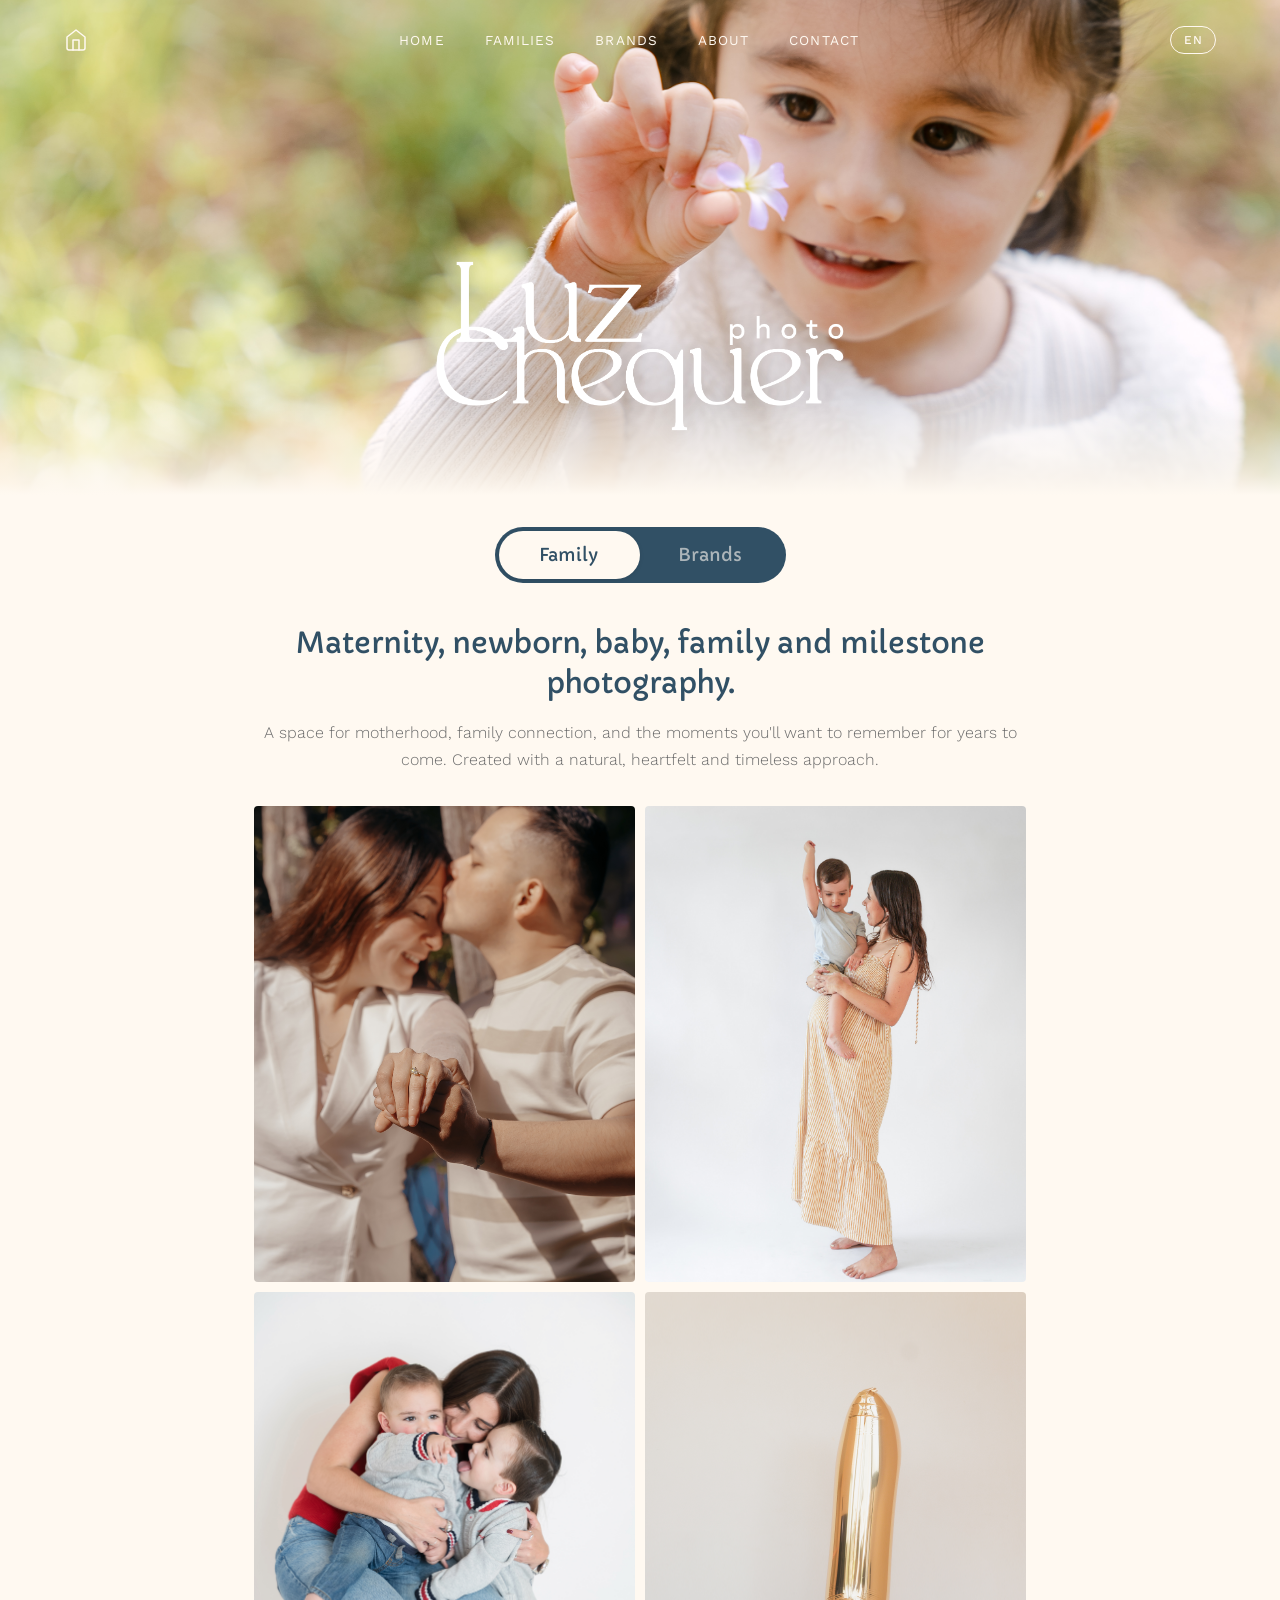
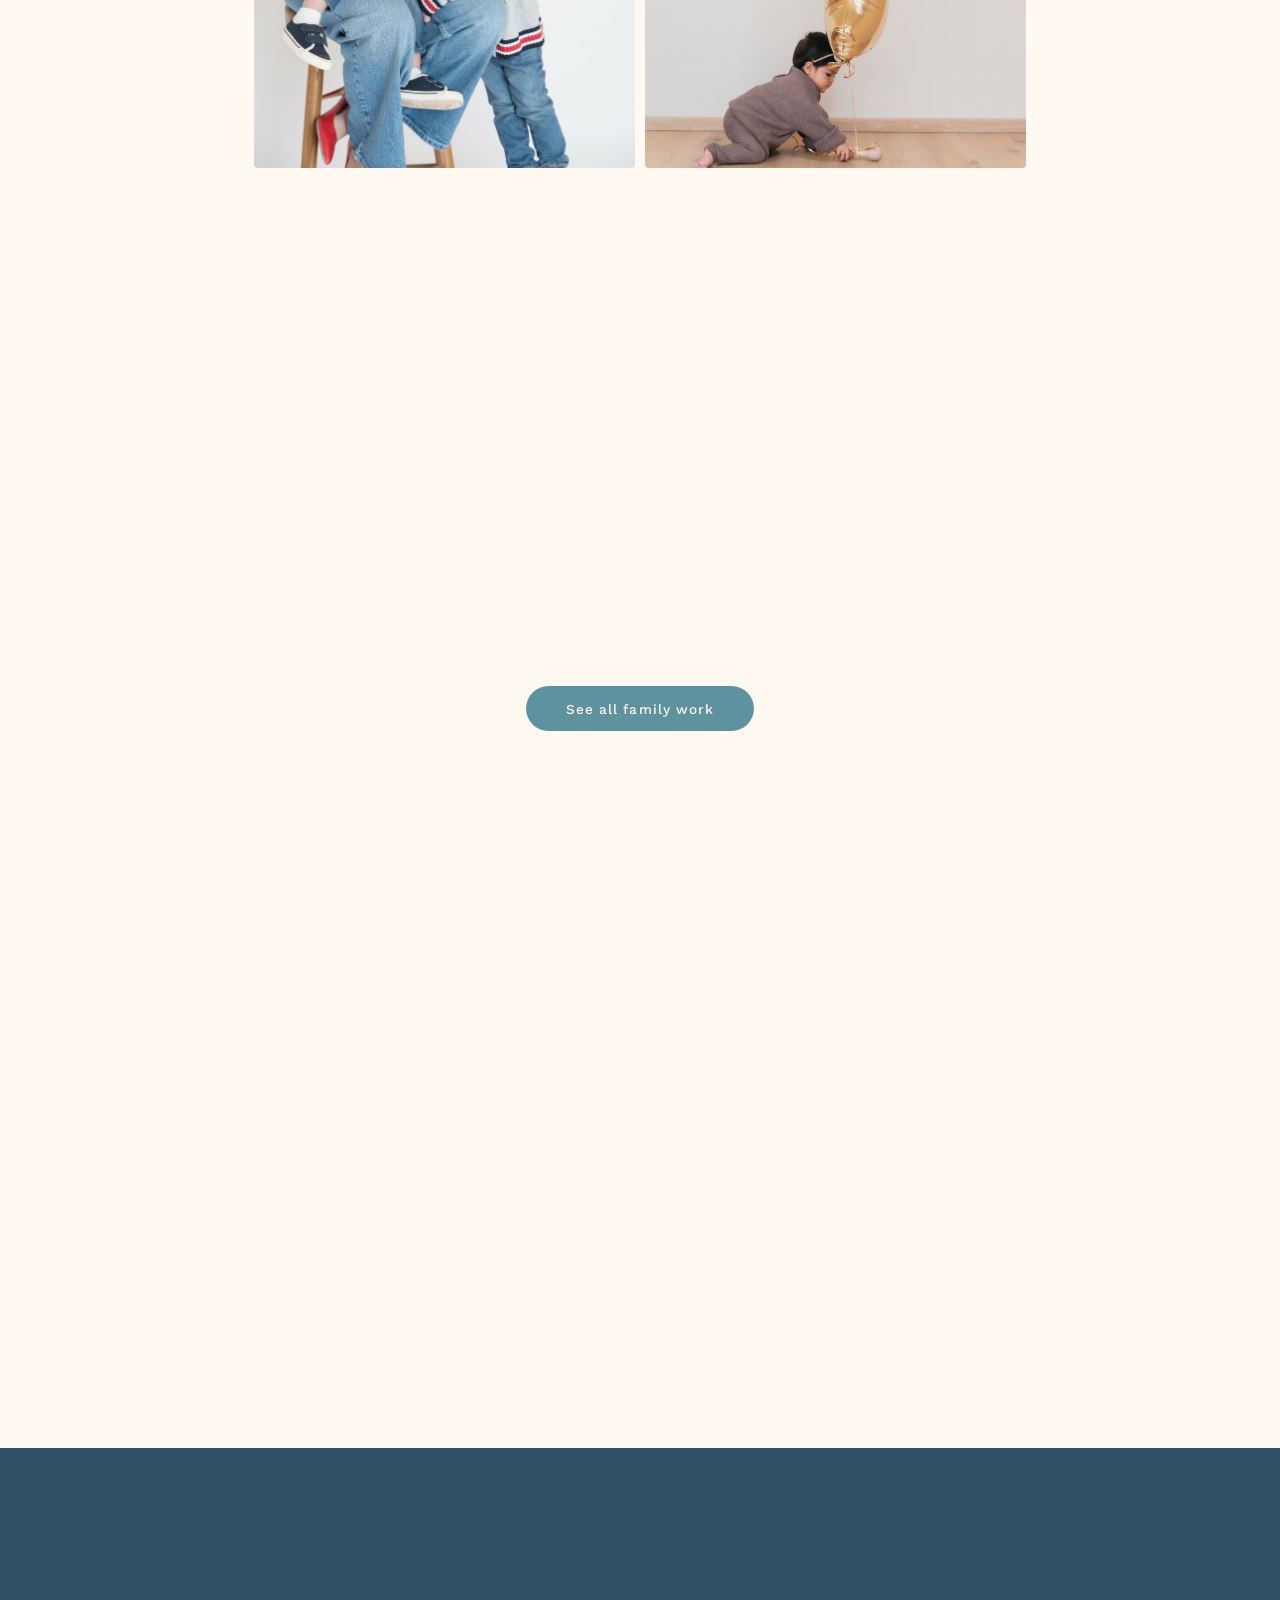
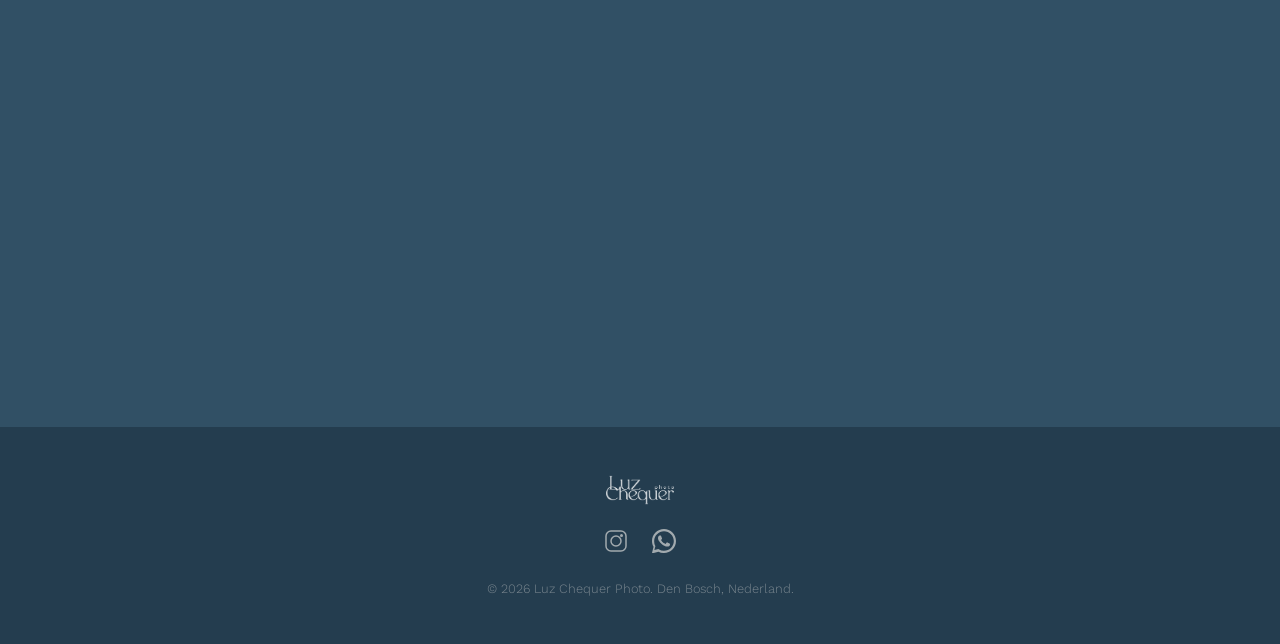
==== site/index.html @ 9d4e7717 "Initial commit: Luz Chequer Photo website with Decap CMS Static photography portfolio with bilingual" ====
<!DOCTYPE html>
<html lang="en">
<head>
    <meta charset="UTF-8">
    <meta name="viewport" content="width=device-width, initial-scale=1.0">
    <title>Luz Chequer Photo</title>
    <link rel="stylesheet" href="/site/styles.css">
    <link rel="preconnect" href="https://fonts.googleapis.com">
    <link rel="preconnect" href="https://fonts.gstatic.com" crossorigin>
    <link href="https://fonts.googleapis.com/css2?family=Capriola&family=Work+Sans:wght@300;400;500;600&display=swap" rel="stylesheet">
</head>
<body>

    <!-- Navigation -->
    <nav class="navbar navbar--transparent" id="navbar">
        <a href="#home" class="nav-logo">
            <img src="/logo/luzchequerphoto-logo.png" alt="Luz Chequer Photo" class="logo-dark">
            <img src="/logo/luzchequerphoto-logo-b.png" alt="Luz Chequer Photo" class="logo-light">
            <svg class="nav-home-icon" width="24" height="24" viewBox="0 0 24 24" fill="none" stroke="currentColor" stroke-width="1.5" stroke-linecap="round" stroke-linejoin="round"><path d="M3 9l9-7 9 7v11a2 2 0 0 1-2 2H5a2 2 0 0 1-2-2z"/><polyline points="9 22 9 12 15 12 15 22"/></svg>
        </a>
        <div class="nav-links" id="navLinks">
            <a href="/site/" data-en="Home" data-nl="Home">Home</a>
            <a href="/site/families.html" data-en="Families" data-nl="Gezinnen">Families</a>
            <a href="/site/brands.html" data-en="Brands" data-nl="Merken">Brands</a>
            <a href="#about" data-en="About" data-nl="Over mij">About</a>
            <a href="#contact" data-en="Contact" data-nl="Contact">Contact</a>
        </div>
        <div class="nav-right">
            <button class="lang-toggle" id="langToggle" title="Switch language">EN</button>
            <button class="menu-toggle" id="menuToggle" aria-label="Menu">
                <span></span>
                <span></span>
                <span></span>
            </button>
        </div>
    </nav>

    <!-- Mobile Menu Overlay -->
    <div class="mobile-menu" id="mobileMenu">
        <a href="/site/" data-en="Home" data-nl="Home">Home</a>
        <a href="/site/families.html" data-en="Families" data-nl="Gezinnen">Families</a>
        <a href="/site/brands.html" data-en="Brands" data-nl="Merken">Brands</a>
        <a href="#about" data-en="About" data-nl="Over mij">About</a>
        <a href="#contact" data-en="Contact" data-nl="Contact">Contact</a>
    </div>

    <!-- Hero Section -->
    <section class="home-hero" id="home">
        <div class="home-hero__image">
            <img src="/porfolio/families/DSC01907.jpg" alt="Family Photography" id="heroImg" data-family="/porfolio/families/DSC01907.jpg" data-brands="/porfolio/brands/DSC03379.jpg">
        </div>
        <div class="home-hero__logo">
            <img src="/logo/luzchequerphoto-logo-b.png" alt="Luz Chequer Photo">
        </div>
    </section>

    <!-- Tab Toggle -->
    <section class="home-tabs">
        <div class="home-tabs__switcher">
            <div class="home-tabs__slider" id="tabSlider"></div>
            <button class="home-tabs__btn active" data-tab="family" id="tabFamily">
                <span data-en="Family" data-nl="Gezin">Family</span>
            </button>
            <button class="home-tabs__btn" data-tab="brands" id="tabBrands">
                <span data-en="Brands" data-nl="Merken">Brands</span>
            </button>
        </div>

        <!-- Family Content -->
        <div class="home-tabs__content active" id="contentFamily">
            <h2 data-en="Maternity, newborn, baby, family and milestone photography." data-nl="Zwangerschap, newborn, baby, gezins- en milestonefotografie.">Maternity, newborn, baby, family and milestone photography.</h2>
            <p data-en="A space for motherhood, family connection, and the moments you'll want to remember for years to come. Created with a natural, heartfelt and timeless approach." data-nl="Een plek voor moederschap, familieverbinding en de momenten die je nog jaren wilt herinneren. Gemaakt met een natuurlijke, oprechte en tijdloze aanpak.">A space for motherhood, family connection, and the moments you'll want to remember for years to come. Created with a natural, heartfelt and timeless approach.</p>
            <div class="home-tabs__grid">
                <div class="home-tabs__grid-item"><img src="/porfolio/families/DSC04363.jpg" alt="Family photography" loading="lazy"></div>
                <div class="home-tabs__grid-item"><img src="/porfolio/families/luzchequerphoto-84.jpg" alt="Family photography" loading="lazy"></div>
                <div class="home-tabs__grid-item"><img src="/porfolio/families/DSC03801.jpg" alt="Family photography" loading="lazy"></div>
                <div class="home-tabs__grid-item"><img src="/porfolio/families/DSC01540.jpg" alt="Family photography" loading="lazy"></div>
                <div class="home-tabs__grid-item"><img src="/porfolio/families/luzchequerphoto-36.jpg" alt="Family photography" loading="lazy"></div>
                <div class="home-tabs__grid-item"><img src="/porfolio/families/DSC04311.jpg" alt="Family photography" loading="lazy"></div>
            </div>
            <a href="/site/families.html" class="home-tabs__cta" data-en="See all family work" data-nl="Bekijk al het gezinswerk">See all family work</a>
        </div>

        <!-- Brands Content -->
        <div class="home-tabs__content" id="contentBrands">
            <h2 data-en="Photo, video, brand content, product imagery, founder sessions and social media content." data-nl="Foto, video, merkcontent, productfotografie, founder-sessies en social media content.">Photo, video, brand content, product imagery, founder sessions and social media content.</h2>
            <p data-en="A space for businesses and founders who need strong, intentional visuals to show up consistently and professionally online." data-nl="Een plek voor bedrijven en founders die sterke, doordachte beelden nodig hebben om consistent en professioneel online aanwezig te zijn.">A space for businesses and founders who need strong, intentional visuals to show up consistently and professionally online.</p>
            <div class="home-tabs__grid">
                <div class="home-tabs__grid-item"><img src="/porfolio/brands/DSC03375.jpg" alt="Brand photography" loading="lazy"></div>
                <div class="home-tabs__grid-item"><img src="/porfolio/brands/DSC07817.jpg" alt="Brand photography" loading="lazy"></div>
                <div class="home-tabs__grid-item"><img src="/porfolio/brands/DSC05580.jpg" alt="Brand photography" loading="lazy"></div>
                <div class="home-tabs__grid-item"><img src="/porfolio/brands/DSC09235.jpg" alt="Brand photography" loading="lazy"></div>
                <div class="home-tabs__grid-item"><img src="/porfolio/brands/DSC07991.jpg" alt="Brand photography" loading="lazy"></div>
                <div class="home-tabs__grid-item"><img src="/porfolio/brands/MAURO-71-2.jpg" alt="Brand photography" loading="lazy"></div>
            </div>
            <a href="/site/brands.html" class="home-tabs__cta" data-en="See all brand work" data-nl="Bekijk al het merkwerk">See all brand work</a>
        </div>
    </section>

    <!-- About Section -->
    <section class="about" id="about">
        <div class="about-grid">
            <div class="about-image">
                <img src="/luzchequer.jpg" alt="Luz Chequer">
                <div class="about-shape"></div>
            </div>
            <div class="about-content">
                <span class="section-label" data-en="About Me" data-nl="Over Mij">About Me</span>
                <h2 data-en="A little more about me" data-nl="Even iets meer over mij">A little more about me</h2>
                <p data-en="Hi! I'm so happy to see you here. Welcome! As long as I can remember, I've always loved capturing moments: friends, family, things, and places." data-nl="Hoi! Wat leuk dat je hier bent. Welkom! Zolang ik me kan herinneren, heb ik altijd al graag momenten vastgelegd: vrienden, familie, dingen en plekken.">Hi! I'm so happy to see you here. Welcome! As long as I can remember, I've always loved capturing moments: friends, family, things, and places.</p>
                <p data-en="I studied Fashion Design and graduated with honors at IBERO in Mexico City, where I took photography and editing classes. That experience gave me a strong technical foundation, which I later used for different projects and eventually for my own business." data-nl="Ik heb Modeontwerp gestudeerd en cum laude afgestudeerd aan IBERO in Mexico-Stad, waar ik fotografie- en bewerkingslessen volgde. Die ervaring gaf me een sterke technische basis, die ik later gebruikte voor verschillende projecten en uiteindelijk voor mijn eigen bedrijf.">I studied Fashion Design and graduated with honors at IBERO in Mexico City, where I took photography and editing classes. That experience gave me a strong technical foundation, which I later used for different projects and eventually for my own business.</p>
                <p data-en="Becoming a mom has transformed me in every possible way. Now I know that moments are fleeting, and that photographs are a beautiful gift for today - but an incredible treasure for the future." data-nl="Moeder worden heeft me op alle mogelijke manieren veranderd. Nu weet ik dat momenten vluchtig zijn, en dat foto's een prachtig cadeau zijn voor vandaag - maar een ongelooflijke schat voor de toekomst.">Becoming a mom has transformed me in every possible way. Now I know that moments are fleeting, and that photographs are a beautiful gift for today - but an incredible treasure for the future.</p>
            </div>
        </div>
    </section>

    <!-- Contact Section -->
    <section class="contact" id="contact">
        <div class="contact-grid">
            <div class="contact-info">
                <span class="section-label" data-en="Get in Touch" data-nl="Neem Contact Op">Get in Touch</span>
                <h2 data-en="Let's create something beautiful together" data-nl="Laten we samen iets moois maken">Let's create something beautiful together</h2>
                <p data-en="I'm always happy to help you with any questions you might have." data-nl="Ik help je graag met al je vragen.">I'm always happy to help you with any questions you might have.</p>
                <div class="contact-details">
                    <a href="mailto:luzchequer@gmail.com" class="contact-link">
                        <svg width="20" height="20" viewBox="0 0 24 24" fill="none" stroke="currentColor" stroke-width="1.5"><rect x="2" y="4" width="20" height="16" rx="2"/><path d="m2 7 10 7 10-7"/></svg>
                        luzchequer@gmail.com
                    </a>
                    <a href="tel:+31626169125" class="contact-link">
                        <svg width="20" height="20" viewBox="0 0 24 24" fill="none" stroke="currentColor" stroke-width="1.5"><path d="M22 16.92v3a2 2 0 0 1-2.18 2 19.79 19.79 0 0 1-8.63-3.07 19.5 19.5 0 0 1-6-6 19.79 19.79 0 0 1-3.07-8.67A2 2 0 0 1 4.11 2h3a2 2 0 0 1 2 1.72c.127.96.361 1.903.7 2.81a2 2 0 0 1-.45 2.11L8.09 9.91a16 16 0 0 0 6 6l1.27-1.27a2 2 0 0 1 2.11-.45c.907.339 1.85.573 2.81.7A2 2 0 0 1 22 16.92z"/></svg>
                        +31 6 26169125
                    </a>
                    <a href="https://wa.me/527713960683" class="contact-link" target="_blank">
                        <svg width="20" height="20" viewBox="0 0 24 24" fill="currentColor"><path d="M17.472 14.382c-.297-.149-1.758-.867-2.03-.967-.273-.099-.471-.148-.67.15-.197.297-.767.966-.94 1.164-.173.199-.347.223-.644.075-.297-.15-1.255-.463-2.39-1.475-.883-.788-1.48-1.761-1.653-2.059-.173-.297-.018-.458.13-.606.134-.133.298-.347.446-.52.149-.174.198-.298.298-.497.099-.198.05-.371-.025-.52-.075-.149-.669-1.612-.916-2.207-.242-.579-.487-.5-.669-.51-.173-.008-.371-.01-.57-.01-.198 0-.52.074-.792.372-.272.297-1.04 1.016-1.04 2.479 0 1.462 1.065 2.875 1.213 3.074.149.198 2.096 3.2 5.077 4.487.709.306 1.262.489 1.694.625.712.227 1.36.195 1.871.118.571-.085 1.758-.719 2.006-1.413.248-.694.248-1.289.173-1.413-.074-.124-.272-.198-.57-.347z"/><path d="M12 0C5.373 0 0 5.373 0 12c0 2.127.555 4.122 1.527 5.855L.06 23.647a.5.5 0 0 0 .608.608l5.792-1.467A11.94 11.94 0 0 0 12 24c6.627 0 12-5.373 12-12S18.627 0 12 0zm0 21.818a9.8 9.8 0 0 1-5.283-1.545l-.379-.225-3.927.995.995-3.927-.225-.379A9.8 9.8 0 0 1 2.182 12c0-5.422 4.396-9.818 9.818-9.818S21.818 6.578 21.818 12s-4.396 9.818-9.818 9.818z"/></svg>
                        WhatsApp
                    </a>
                    <a href="https://instagram.com/luzchequerphoto" class="contact-link" target="_blank">
                        <svg width="20" height="20" viewBox="0 0 24 24" fill="none" stroke="currentColor" stroke-width="1.5"><rect x="2" y="2" width="20" height="20" rx="5"/><circle cx="12" cy="12" r="5"/><circle cx="17.5" cy="6.5" r="1.5" fill="currentColor" stroke="none"/></svg>
                        @luzchequerphoto
                    </a>
                    <div class="contact-link location">
                        <svg width="20" height="20" viewBox="0 0 24 24" fill="none" stroke="currentColor" stroke-width="1.5"><path d="M21 10c0 7-9 13-9 13s-9-6-9-13a9 9 0 0 1 18 0z"/><circle cx="12" cy="10" r="3"/></svg>
                        Den Bosch, Nederland
                    </div>
                </div>
            </div>
            <div class="contact-form-wrapper">
                <form class="contact-form" id="contactForm">
                    <div class="form-group">
                        <input type="text" name="name" required placeholder=" ">
                        <label data-en="Name" data-nl="Naam">Name</label>
                    </div>
                    <div class="form-group">
                        <input type="email" name="email" required placeholder=" ">
                        <label data-en="Email" data-nl="E-mail">Email</label>
                    </div>
                    <div class="form-group">
                        <textarea name="message" rows="5" required placeholder=" "></textarea>
                        <label data-en="Message" data-nl="Bericht">Message</label>
                    </div>
                    <button type="submit" class="submit-btn" data-en="Send Message" data-nl="Verstuur Bericht">Send Message</button>
                </form>
            </div>
        </div>
    </section>

    <!-- Footer -->
    <footer class="footer">
        <div class="footer-content">
            <img src="/logo/luzchequerphoto-logo-b.png" alt="Luz Chequer Photo" class="footer-logo">
            <div class="footer-social">
                <a href="https://instagram.com/luzchequerphoto" target="_blank" aria-label="Instagram">
                    <svg width="24" height="24" viewBox="0 0 24 24" fill="none" stroke="currentColor" stroke-width="1.5"><rect x="2" y="2" width="20" height="20" rx="5"/><circle cx="12" cy="12" r="5"/><circle cx="17.5" cy="6.5" r="1.5" fill="currentColor" stroke="none"/></svg>
                </a>
                <a href="https://wa.me/527713960683" target="_blank" aria-label="WhatsApp">
                    <svg width="24" height="24" viewBox="0 0 24 24" fill="currentColor"><path d="M17.472 14.382c-.297-.149-1.758-.867-2.03-.967-.273-.099-.471-.148-.67.15-.197.297-.767.966-.94 1.164-.173.199-.347.223-.644.075-.297-.15-1.255-.463-2.39-1.475-.883-.788-1.48-1.761-1.653-2.059-.173-.297-.018-.458.13-.606.134-.133.298-.347.446-.52.149-.174.198-.298.298-.497.099-.198.05-.371-.025-.52-.075-.149-.669-1.612-.916-2.207-.242-.579-.487-.5-.669-.51-.173-.008-.371-.01-.57-.01-.198 0-.52.074-.792.372-.272.297-1.04 1.016-1.04 2.479 0 1.462 1.065 2.875 1.213 3.074.149.198 2.096 3.2 5.077 4.487.709.306 1.262.489 1.694.625.712.227 1.36.195 1.871.118.571-.085 1.758-.719 2.006-1.413.248-.694.248-1.289.173-1.413-.074-.124-.272-.198-.57-.347z"/><path d="M12 0C5.373 0 0 5.373 0 12c0 2.127.555 4.122 1.527 5.855L.06 23.647a.5.5 0 0 0 .608.608l5.792-1.467A11.94 11.94 0 0 0 12 24c6.627 0 12-5.373 12-12S18.627 0 12 0zm0 21.818a9.8 9.8 0 0 1-5.283-1.545l-.379-.225-3.927.995.995-3.927-.225-.379A9.8 9.8 0 0 1 2.182 12c0-5.422 4.396-9.818 9.818-9.818S21.818 6.578 21.818 12s-4.396 9.818-9.818 9.818z"/></svg>
                </a>
            </div>
            <p class="footer-copy">&copy; 2026 Luz Chequer Photo. Den Bosch, Nederland.</p>
        </div>
    </footer>

    <script src="/site/content-loader.js"></script>
    <script src="/site/script.js"></script>
</body>
</html>
---- site/styles.css ----
/* ============================================
   Luz Chequer Photo - Brand Stylesheet
   Colors from Mesa de trabajo:
   Lime:      #E0EABC
   Mint:      #ABC0B9
   Teal:      #5F929F
   Navy:      #315065
   Light Blue:#A7C1E1
   Background:#F7F3EE (warm cream from brand sheet)
   ============================================ */

:root {
    --lime: #E0EABC;
    --mint: #ABC0B9;
    --teal: #5F929F;
    --navy: #315065;
    --light-blue: #A7C1E1;
    --cream: #fff9f1;
    --white: #FFFFFF;
    --text: #2A2A2A;
    --text-light: #6B6B6B;

    --font-display: 'Capriola', sans-serif;
    --font-body: 'Work Sans', -apple-system, sans-serif;

    --nav-height: 80px;
}

* {
    margin: 0;
    padding: 0;
    box-sizing: border-box;
}

html {
    scroll-behavior: smooth;
    font-size: 16px;
}

body {
    font-family: var(--font-body);
    color: var(--text);
    background: var(--cream);
    overflow-x: hidden;
    -webkit-font-smoothing: antialiased;
}

img {
    display: block;
    max-width: 100%;
}

a {
    text-decoration: none;
    color: inherit;
}

/* ── Navigation ────────────────────────── */

.navbar {
    position: fixed;
    top: 0;
    left: 0;
    right: 0;
    height: var(--nav-height);
    display: flex;
    align-items: center;
    justify-content: space-between;
    padding: 0 clamp(1.5rem, 5vw, 4rem);
    background: rgba(247, 243, 238, 0.85);
    backdrop-filter: blur(20px);
    -webkit-backdrop-filter: blur(20px);
    z-index: 1000;
    transition: background 0.3s, box-shadow 0.3s;
}

.navbar.scrolled {
    background: rgba(247, 243, 238, 0.95);
    box-shadow: 0 1px 20px rgba(49, 80, 101, 0.08);
}

.nav-logo {
    display: flex;
    align-items: center;
    z-index: 10;
}

.nav-logo img {
    height: 36px;
    width: auto;
}

.logo-light {
    display: none;
}

.nav-links {
    display: flex;
    gap: 2.5rem;
}

.nav-links a {
    font-family: var(--font-body);
    font-size: 0.85rem;
    font-weight: 400;
    letter-spacing: 0.08em;
    text-transform: uppercase;
    color: var(--navy);
    position: relative;
    transition: color 0.3s;
}

.nav-links a::after {
    content: '';
    position: absolute;
    bottom: -4px;
    left: 0;
    width: 0;
    height: 1.5px;
    background: var(--teal);
    transition: width 0.3s;
}

.nav-links a:hover::after,
.nav-links a.active::after {
    width: 100%;
}

.nav-right {
    display: flex;
    align-items: center;
    gap: 1rem;
}

.lang-toggle {
    display: flex;
    align-items: center;
    gap: 0.4rem;
    padding: 0.4rem 0.8rem;
    background: transparent;
    border: 1.5px solid var(--navy);
    border-radius: 100px;
    cursor: pointer;
    font-family: var(--font-body);
    font-size: 0.75rem;
    font-weight: 500;
    letter-spacing: 0.05em;
    color: var(--navy);
    transition: all 0.3s;
}

.lang-toggle:hover {
    background: var(--navy);
    color: var(--white);
}

.lang-flag {
    font-size: 1rem;
    line-height: 1;
}

.menu-toggle {
    display: none;
    flex-direction: column;
    gap: 5px;
    background: none;
    border: none;
    cursor: pointer;
    padding: 4px;
    z-index: 10;
}

.menu-toggle span {
    display: block;
    width: 24px;
    height: 2px;
    background: var(--navy);
    transition: all 0.3s;
    border-radius: 2px;
}

.menu-toggle.open span:nth-child(1) {
    transform: rotate(45deg) translate(5px, 5px);
}

.menu-toggle.open span:nth-child(2) {
    opacity: 0;
}

.menu-toggle.open span:nth-child(3) {
    transform: rotate(-45deg) translate(5px, -5px);
}

.mobile-menu {
    display: none;
    position: fixed;
    inset: 0;
    background: var(--navy);
    z-index: 999;
    flex-direction: column;
    align-items: center;
    justify-content: center;
    gap: 2.5rem;
    opacity: 0;
    pointer-events: none;
    transition: opacity 0.4s;
}

.mobile-menu.open {
    opacity: 1;
    pointer-events: all;
}

.mobile-menu a {
    font-family: var(--font-display);
    font-size: 2rem;
    color: var(--cream);
    letter-spacing: 0.02em;
    transition: color 0.3s;
}

.mobile-menu a:hover {
    color: var(--mint);
}

/* ── Hero ──────────────────────────────── */

.hero {
    min-height: 100vh;
    display: flex;
    align-items: center;
    padding: calc(var(--nav-height) + 2rem) clamp(1.5rem, 5vw, 4rem) 2rem;
    gap: clamp(2rem, 5vw, 6rem);
    position: relative;
    overflow: hidden;
}

.hero-content {
    flex: 1;
    max-width: 600px;
    z-index: 2;
}

.hero-title {
    font-family: var(--font-display);
    font-weight: 300;
    line-height: 1.1;
    color: var(--navy);
    margin-bottom: 1.5rem;
}

.hero-line-1 {
    display: block;
    font-size: clamp(3rem, 6vw, 5.5rem);
    font-style: italic;
    color: var(--teal);
}

.hero-line-2 {
    display: block;
    font-size: clamp(2.5rem, 5vw, 4.5rem);
}

.hero-line-3 {
    display: block;
    font-size: clamp(2.5rem, 5vw, 4.5rem);
}

.hero-subtitle {
    font-size: 1rem;
    font-weight: 300;
    color: var(--text-light);
    margin-bottom: 2.5rem;
    letter-spacing: 0.02em;
}

.hero-cta {
    display: inline-block;
    padding: 1rem 2.5rem;
    background: var(--navy);
    color: var(--cream);
    font-family: var(--font-body);
    font-size: 0.85rem;
    font-weight: 400;
    letter-spacing: 0.1em;
    text-transform: uppercase;
    border-radius: 100px;
    transition: all 0.4s;
}

.hero-cta:hover {
    background: var(--teal);
    transform: translateY(-2px);
    box-shadow: 0 8px 30px rgba(95, 146, 159, 0.3);
}

.hero-image-wrapper {
    flex: 1;
    position: relative;
    max-width: 500px;
    z-index: 1;
}

.hero-image {
    position: relative;
    border-radius: 200px 200px 30px 30px;
    overflow: hidden;
    aspect-ratio: 3/4;
    z-index: 2;
}

.hero-image img {
    width: 100%;
    height: 100%;
    object-fit: cover;
}

.hero-shape {
    position: absolute;
    border-radius: 50%;
    z-index: 1;
}

.shape-1 {
    width: 200px;
    height: 200px;
    background: var(--lime);
    top: -30px;
    right: -40px;
    opacity: 0.6;
}

.shape-2 {
    width: 150px;
    height: 150px;
    background: var(--light-blue);
    bottom: -20px;
    left: -30px;
    opacity: 0.5;
}

/* ── Services ──────────────────────────── */

.services {
    padding: clamp(4rem, 8vw, 8rem) clamp(1.5rem, 5vw, 4rem);
}

.services-grid {
    max-width: 1200px;
    margin: 0 auto;
    display: flex;
    flex-direction: column;
    gap: clamp(3rem, 6vw, 6rem);
}

.service-card {
    display: flex;
    align-items: center;
    gap: clamp(2rem, 5vw, 5rem);
}

.service-card.reverse {
    flex-direction: row-reverse;
}

.service-image {
    flex: 1;
    border-radius: 20px;
    overflow: hidden;
    aspect-ratio: 4/5;
    max-width: 480px;
}

.service-image img {
    width: 100%;
    height: 100%;
    object-fit: cover;
    transition: transform 0.6s;
}

.service-card:hover .service-image img {
    transform: scale(1.03);
}

.service-content {
    flex: 1;
}

.service-label {
    display: inline-block;
    font-size: 0.75rem;
    font-weight: 500;
    letter-spacing: 0.15em;
    text-transform: uppercase;
    color: var(--teal);
    margin-bottom: 1rem;
    padding: 0.4rem 1rem;
    background: rgba(95, 146, 159, 0.1);
    border-radius: 100px;
}

.service-content h2 {
    font-family: var(--font-display);
    font-size: clamp(1.8rem, 3vw, 2.8rem);
    font-weight: 400;
    color: var(--navy);
    line-height: 1.2;
    margin-bottom: 1rem;
}

.service-content p {
    font-size: 1rem;
    font-weight: 300;
    line-height: 1.7;
    color: var(--text-light);
    margin-bottom: 1.5rem;
}

.service-link {
    font-size: 0.9rem;
    font-weight: 500;
    color: var(--navy);
    letter-spacing: 0.02em;
    transition: color 0.3s;
}

.service-link:hover {
    color: var(--teal);
}

/* ── Quote Banner ──────────────────────── */

.quote-banner {
    padding: clamp(4rem, 8vw, 7rem) clamp(1.5rem, 5vw, 4rem);
    background: var(--navy);
    text-align: center;
    position: relative;
    overflow: hidden;
}

.quote-shapes {
    position: absolute;
    inset: 0;
    pointer-events: none;
}

.q-shape {
    position: absolute;
    border-radius: 50%;
    opacity: 0.08;
}

.q-1 {
    width: 300px;
    height: 300px;
    background: var(--mint);
    top: -100px;
    left: -50px;
}

.q-2 {
    width: 200px;
    height: 200px;
    background: var(--lime);
    bottom: -80px;
    right: 10%;
}

.q-3 {
    width: 150px;
    height: 150px;
    background: var(--light-blue);
    top: 20%;
    right: -40px;
}

blockquote p {
    font-family: var(--font-display);
    font-size: clamp(1.5rem, 3vw, 2.5rem);
    font-weight: 400;
    font-style: normal;
    color: var(--cream);
    max-width: 700px;
    margin: 0 auto;
    line-height: 1.4;
    position: relative;
    z-index: 1;
}

/* ── Portfolio ─────────────────────────── */

.portfolio {
    padding: clamp(4rem, 8vw, 8rem) clamp(1.5rem, 5vw, 4rem);
}

.portfolio-header {
    max-width: 1200px;
    margin: 0 auto 3rem;
    display: flex;
    align-items: baseline;
    justify-content: space-between;
    flex-wrap: wrap;
    gap: 1.5rem;
}

.portfolio-header h2 {
    font-family: var(--font-display);
    font-size: clamp(2rem, 4vw, 3.5rem);
    font-weight: 300;
    color: var(--navy);
}

.portfolio-tabs {
    display: flex;
    gap: 0.5rem;
}

.tab-btn {
    padding: 0.5rem 1.5rem;
    border: 1.5px solid var(--navy);
    border-radius: 100px;
    background: transparent;
    font-family: var(--font-body);
    font-size: 0.8rem;
    font-weight: 400;
    letter-spacing: 0.05em;
    color: var(--navy);
    cursor: pointer;
    transition: all 0.3s;
}

.tab-btn:hover,
.tab-btn.active {
    background: var(--navy);
    color: var(--cream);
}

.portfolio-grid {
    max-width: 1200px;
    margin: 0 auto;
    columns: 3;
    column-gap: 1rem;
}

.portfolio-item {
    break-inside: avoid;
    margin-bottom: 1rem;
    border-radius: 12px;
    overflow: hidden;
    cursor: pointer;
    position: relative;
    transition: opacity 0.4s, transform 0.4s;
}

.portfolio-item::after {
    content: '';
    position: absolute;
    inset: 0;
    background: rgba(49, 80, 101, 0);
    transition: background 0.3s;
    border-radius: 12px;
}

.portfolio-item:hover::after {
    background: rgba(49, 80, 101, 0.1);
}

.portfolio-item img {
    width: 100%;
    display: block;
    transition: transform 0.6s;
}

.portfolio-item:hover img {
    transform: scale(1.03);
}

.portfolio-item.hidden {
    display: none;
}

/* ── Lightbox ──────────────────────────── */

.lightbox {
    position: fixed;
    inset: 0;
    background: rgba(0, 0, 0, 0.92);
    z-index: 2000;
    display: flex;
    align-items: center;
    justify-content: center;
    opacity: 0;
    pointer-events: none;
    transition: opacity 0.3s;
}

.lightbox.open {
    opacity: 1;
    pointer-events: all;
}

.lightbox img {
    max-width: 90vw;
    max-height: 90vh;
    object-fit: contain;
    border-radius: 8px;
}

.lightbox-close,
.lightbox-prev,
.lightbox-next {
    position: absolute;
    background: none;
    border: none;
    color: white;
    cursor: pointer;
    font-size: 2rem;
    padding: 1rem;
    opacity: 0.7;
    transition: opacity 0.3s;
}

.lightbox-close:hover,
.lightbox-prev:hover,
.lightbox-next:hover {
    opacity: 1;
}

.lightbox-close {
    top: 1rem;
    right: 1.5rem;
    font-size: 2.5rem;
}

.lightbox-prev {
    left: 1.5rem;
    font-size: 3rem;
}

.lightbox-next {
    right: 1.5rem;
    font-size: 3rem;
}

/* ── About ─────────────────────────────── */

.about {
    padding: clamp(4rem, 8vw, 8rem) clamp(1.5rem, 5vw, 4rem);
    background: var(--cream);
    position: relative;
    z-index: 1;
}

.about-grid {
    max-width: 1100px;
    margin: 0 auto;
    display: flex;
    align-items: center;
    gap: clamp(3rem, 6vw, 6rem);
}

.about-image {
    flex: 0 0 380px;
    position: relative;
}

.about-image img {
    width: 100%;
    border-radius: 200px 200px 30px 30px;
    position: relative;
    z-index: 2;
}

.about-shape {
    position: absolute;
    width: 120%;
    height: 50%;
    bottom: -20px;
    left: -10%;
    background: var(--mint);
    border-radius: 50%;
    opacity: 0.25;
    z-index: 1;
}

.section-label {
    display: inline-block;
    font-size: 0.75rem;
    font-weight: 500;
    letter-spacing: 0.15em;
    text-transform: uppercase;
    color: var(--teal);
    margin-bottom: 0.8rem;
}

.about-content h2 {
    font-family: var(--font-display);
    font-size: clamp(2rem, 3.5vw, 3rem);
    font-weight: 300;
    color: var(--navy);
    margin-bottom: 1.5rem;
    line-height: 1.2;
}

.about-content p {
    font-size: 0.95rem;
    font-weight: 300;
    line-height: 1.8;
    color: var(--text-light);
    margin-bottom: 1rem;
}

/* ── Contact ───────────────────────────── */

.contact {
    padding: clamp(4rem, 8vw, 8rem) clamp(1.5rem, 5vw, 4rem);
    background: var(--navy);
    color: var(--cream);
}

.contact-grid {
    max-width: 1100px;
    margin: 0 auto;
    display: flex;
    gap: clamp(3rem, 6vw, 6rem);
    align-items: flex-start;
}

.contact-info {
    flex: 1;
}

.contact .section-label {
    color: var(--mint);
}

.contact-info h2 {
    font-family: var(--font-display);
    font-size: clamp(2rem, 3.5vw, 3rem);
    font-weight: 300;
    color: var(--cream);
    margin-bottom: 1rem;
    line-height: 1.2;
}

.contact-info > p {
    font-size: 0.95rem;
    font-weight: 300;
    color: rgba(247, 243, 238, 0.7);
    margin-bottom: 2rem;
    line-height: 1.6;
}

.contact-details {
    display: flex;
    flex-direction: column;
    gap: 1rem;
}

.contact-link {
    display: flex;
    align-items: center;
    gap: 0.8rem;
    font-size: 0.95rem;
    font-weight: 300;
    color: rgba(247, 243, 238, 0.8);
    transition: color 0.3s;
}

.contact-link:hover {
    color: var(--mint);
}

.contact-link svg {
    flex-shrink: 0;
    opacity: 0.7;
}

.contact-form-wrapper {
    flex: 1;
    max-width: 480px;
}

.contact-form {
    display: flex;
    flex-direction: column;
    gap: 1.5rem;
}

.form-group {
    position: relative;
}

.form-group input,
.form-group textarea {
    width: 100%;
    padding: 1rem 0;
    background: transparent;
    border: none;
    border-bottom: 1px solid rgba(247, 243, 238, 0.3);
    color: var(--cream);
    font-family: var(--font-body);
    font-size: 0.95rem;
    font-weight: 300;
    outline: none;
    transition: border-color 0.3s;
}

.form-group input:focus,
.form-group textarea:focus {
    border-bottom-color: var(--mint);
}

.form-group label {
    position: absolute;
    top: 1rem;
    left: 0;
    font-size: 0.9rem;
    font-weight: 300;
    color: rgba(247, 243, 238, 0.5);
    pointer-events: none;
    transition: all 0.3s;
}

.form-group input:focus + label,
.form-group input:not(:placeholder-shown) + label,
.form-group textarea:focus + label,
.form-group textarea:not(:placeholder-shown) + label {
    top: -0.8rem;
    font-size: 0.7rem;
    color: var(--mint);
    letter-spacing: 0.1em;
    text-transform: uppercase;
}

.form-group textarea {
    resize: vertical;
    min-height: 100px;
}

.submit-btn {
    align-self: flex-start;
    padding: 1rem 2.5rem;
    background: var(--cream);
    color: var(--navy);
    border: none;
    border-radius: 100px;
    font-family: var(--font-body);
    font-size: 0.85rem;
    font-weight: 500;
    letter-spacing: 0.1em;
    text-transform: uppercase;
    cursor: pointer;
    transition: all 0.4s;
}

.submit-btn:hover {
    background: var(--mint);
    transform: translateY(-2px);
    box-shadow: 0 8px 25px rgba(0, 0, 0, 0.2);
}

/* ── Footer ────────────────────────────── */

.footer {
    padding: 3rem clamp(1.5rem, 5vw, 4rem);
    background: #243d4f;
    text-align: center;
}

.footer-content {
    max-width: 1200px;
    margin: 0 auto;
}

.footer-logo {
    height: 30px;
    margin: 0 auto 1.5rem;
    opacity: 0.8;
}

.footer-social {
    display: flex;
    justify-content: center;
    gap: 1.5rem;
    margin-bottom: 1.5rem;
}

.footer-social a {
    color: rgba(247, 243, 238, 0.6);
    transition: color 0.3s;
}

.footer-social a:hover {
    color: var(--mint);
}

.footer-copy {
    font-size: 0.8rem;
    font-weight: 300;
    color: rgba(247, 243, 238, 0.4);
}

/* ── Home Hero (Full-bleed image + logo) ── */

.home-hero {
    position: relative;
    width: 100%;
    aspect-ratio: 16/10;
    max-height: 55vh;
    overflow: hidden;
}

.home-hero__image {
    position: absolute;
    inset: 0;
}

.home-hero__image img {
    width: 100%;
    height: 100%;
    object-fit: cover;
    transition: opacity 0.5s ease;
}

.home-hero::after {
    content: '';
    position: absolute;
    bottom: 0;
    left: 0;
    right: 0;
    height: 20%;
    background: linear-gradient(to bottom, transparent, var(--cream));
    z-index: 1;
    pointer-events: none;
}

.home-hero__logo {
    position: absolute;
    bottom: 12%;
    left: 50%;
    transform: translateX(-50%);
    z-index: 2;
}

.home-hero__logo img {
    height: clamp(80px, 18vw, 180px);
    width: auto;
    filter: drop-shadow(0 2px 12px rgba(0, 0, 0, 0.15));
}

/* Home icon in nav */
.nav-home-icon {
    display: none;
}

/* Homepage: show home icon, hide logo */
.navbar--transparent .nav-logo img {
    display: none !important;
}

.navbar--transparent .nav-home-icon {
    display: block;
    color: var(--cream);
    transition: color 0.3s;
}

.navbar--transparent.scrolled .nav-logo img.logo-dark {
    display: block !important;
}

.navbar--transparent.scrolled .nav-home-icon {
    display: none;
}

/* Transparent navbar on homepage hero */
.navbar--transparent {
    background: transparent;
    backdrop-filter: none;
    -webkit-backdrop-filter: none;
}

.navbar--transparent .logo-dark {
    display: none;
}

.navbar--transparent .logo-light {
    display: block;
}

.navbar--transparent .nav-links a,
.navbar--transparent .lang-toggle,
.navbar--transparent .menu-toggle span {
    color: var(--cream);
}

.navbar--transparent .lang-toggle {
    border-color: var(--cream);
}

.navbar--transparent .lang-toggle:hover {
    background: var(--cream);
    color: var(--navy);
}

.navbar--transparent.scrolled {
    background: rgba(255, 249, 241, 0.95);
    backdrop-filter: blur(20px);
    -webkit-backdrop-filter: blur(20px);
}

.navbar--transparent.scrolled .logo-dark {
    display: block;
}

.navbar--transparent.scrolled .logo-light {
    display: none;
}

.navbar--transparent.scrolled .nav-links a,
.navbar--transparent.scrolled .lang-toggle,
.navbar--transparent.scrolled .menu-toggle span {
    color: var(--navy);
}

.navbar--transparent.scrolled .lang-toggle {
    border-color: var(--navy);
}

.navbar--transparent.scrolled .lang-toggle:hover {
    background: var(--navy);
    color: var(--cream);
}

/* ── Home Tabs Section ────────────────── */

.home-tabs {
    padding: 2rem clamp(1.5rem, 5vw, 4rem) clamp(3rem, 6vw, 5rem);
    text-align: center;
    max-width: 900px;
    margin: 0 auto;
    position: relative;
    z-index: 1;
    background: var(--cream);
    min-height: 100vh;
}

.home-tabs__switcher {
    display: inline-flex;
    background: var(--navy);
    border-radius: 100px;
    padding: 4px;
    margin-bottom: 2.5rem;
    position: relative;
}

.home-tabs__slider {
    position: absolute;
    top: 4px;
    left: 4px;
    width: calc(50% - 4px);
    height: calc(100% - 8px);
    background: var(--cream);
    border-radius: 100px;
    transition: transform 0.35s cubic-bezier(0.4, 0, 0.2, 1);
    z-index: 0;
    box-shadow: 0 1px 4px rgba(0, 0, 0, 0.1);
}

.home-tabs__slider.right {
    transform: translateX(100%);
}

.home-tabs__btn {
    padding: 0.8rem 2.5rem;
    border: none;
    border-radius: 100px;
    background: transparent;
    color: rgba(255, 249, 241, 0.6);
    font-family: var(--font-display);
    font-size: 1.1rem;
    cursor: pointer;
    transition: color 0.35s cubic-bezier(0.4, 0, 0.2, 1);
    position: relative;
    z-index: 1;
}

.home-tabs__btn.active {
    color: var(--navy);
}

.home-tabs__content {
    display: none;
    opacity: 0;
}

.home-tabs__content.active {
    display: block;
    animation: contentFadeIn 0.45s ease forwards;
}

@keyframes contentFadeIn {
    from { opacity: 0; transform: translateY(6px); }
    to   { opacity: 1; transform: translateY(0); }
}

/* Grid items reveal on scroll */
.home-tabs__grid-item {
    opacity: 0;
    transform: translateY(20px);
    transition: opacity 0.5s ease, transform 0.5s ease;
}

.home-tabs__grid-item.visible {
    opacity: 1;
    transform: translateY(0);
}

.home-tabs__content h2 {
    font-family: var(--font-display);
    font-size: clamp(1.4rem, 3vw, 1.8rem);
    font-weight: 400;
    color: var(--navy);
    line-height: 1.4;
    margin-bottom: 1rem;
}

.home-tabs__content > p {
    font-family: var(--font-body);
    font-size: 1rem;
    font-weight: 300;
    line-height: 1.7;
    color: var(--text-light);
    margin-bottom: 2rem;
}

.home-tabs__grid {
    display: grid;
    grid-template-columns: 1fr 1fr;
    gap: 0.6rem;
    margin-bottom: 2rem;
}

.home-tabs__grid-item {
    overflow: hidden;
    border-radius: 4px;
    aspect-ratio: 4/5;
}

.home-tabs__grid-item img {
    width: 100%;
    height: 100%;
    object-fit: cover;
    transition: transform 0.6s;
}

.home-tabs__grid-item:hover img {
    transform: scale(1.03);
}

.home-tabs__cta {
    display: inline-block;
    padding: 0.9rem 2.5rem;
    background: var(--teal);
    color: var(--cream);
    font-family: var(--font-body);
    font-size: 0.85rem;
    font-weight: 500;
    letter-spacing: 0.08em;
    border-radius: 100px;
    transition: all 0.3s;
}

.home-tabs__cta:hover {
    background: var(--navy);
    transform: translateY(-2px);
    box-shadow: 0 6px 20px rgba(49, 80, 101, 0.25);
}

/* ── Page Hero (subpages) ──────────────── */

.page-hero {
    position: relative;
    height: 70vh;
    min-height: 400px;
    display: flex;
    align-items: center;
    justify-content: center;
    text-align: center;
    padding-top: var(--nav-height);
    overflow: hidden;
}

.page-hero img {
    position: absolute;
    inset: 0;
    width: 100%;
    height: 100%;
    object-fit: cover;
}

.page-hero-overlay {
    position: absolute;
    inset: 0;
    background: linear-gradient(to bottom, rgba(49, 80, 101, 0.3), rgba(49, 80, 101, 0.6));
}

.page-hero-content {
    position: relative;
    z-index: 2;
    color: var(--cream);
    max-width: 700px;
    padding: 0 2rem;
}

.page-hero-content h1 {
    font-family: var(--font-display);
    font-size: clamp(2.5rem, 5vw, 4.5rem);
    font-weight: 300;
    margin-bottom: 1rem;
    line-height: 1.1;
}

.page-hero-content p {
    font-size: 1.05rem;
    font-weight: 300;
    line-height: 1.7;
    color: rgba(247, 243, 238, 0.85);
}

/* ── Page Intro Text ───────────────────── */

.page-intro {
    padding: clamp(3rem, 6vw, 5rem) clamp(1.5rem, 5vw, 4rem);
    text-align: center;
    max-width: 800px;
    margin: 0 auto;
}

.page-intro h2 {
    font-family: var(--font-display);
    font-size: clamp(1.8rem, 3vw, 2.5rem);
    font-weight: 300;
    color: var(--navy);
    margin-bottom: 1rem;
    line-height: 1.3;
}

.page-intro p {
    font-size: 1rem;
    font-weight: 300;
    line-height: 1.8;
    color: var(--text-light);
}

/* ── Scroll Animations ─────────────────── */

.fade-in {
    opacity: 0;
    transform: translateY(30px);
    transition: opacity 0.8s ease, transform 0.8s ease;
}

.fade-in.visible {
    opacity: 1;
    transform: translateY(0);
}

/* ── Responsive ────────────────────────── */

@media (max-width: 1024px) {
    .hero {
        flex-direction: column;
        text-align: center;
        padding-top: calc(var(--nav-height) + 3rem);
        min-height: auto;
    }

    .hero-content {
        max-width: 100%;
    }

    .hero-image-wrapper {
        max-width: 350px;
    }

    .hero-cta {
        margin: 0 auto;
    }

    .hero-subtitle {
        margin-left: auto;
        margin-right: auto;
    }

    .service-card,
    .service-card.reverse {
        flex-direction: column;
    }

    .service-image {
        max-width: 100%;
        aspect-ratio: 16/10;
    }

    .service-content {
        text-align: center;
    }

    .about-grid {
        flex-direction: column;
        text-align: center;
    }

    .about-image {
        flex: none;
        max-width: 300px;
        margin: 0 auto;
    }

    .contact-grid {
        flex-direction: column;
    }

    .contact-form-wrapper {
        max-width: 100%;
    }

    .portfolio-grid {
        columns: 2;
    }
}

@media (max-width: 768px) {
    .nav-links {
        display: none;
    }

    .menu-toggle {
        display: flex;
    }

    .mobile-menu {
        display: flex;
    }

    .portfolio-grid {
        columns: 2;
        column-gap: 0.6rem;
    }

    .portfolio-item {
        margin-bottom: 0.6rem;
    }

    .hero-image-wrapper {
        max-width: 280px;
    }


}

@media (max-width: 480px) {
    .portfolio-grid {
        columns: 1;
    }

    .portfolio-tabs {
        flex-wrap: wrap;
    }

    .tab-btn {
        padding: 0.4rem 1rem;
        font-size: 0.75rem;
    }
}
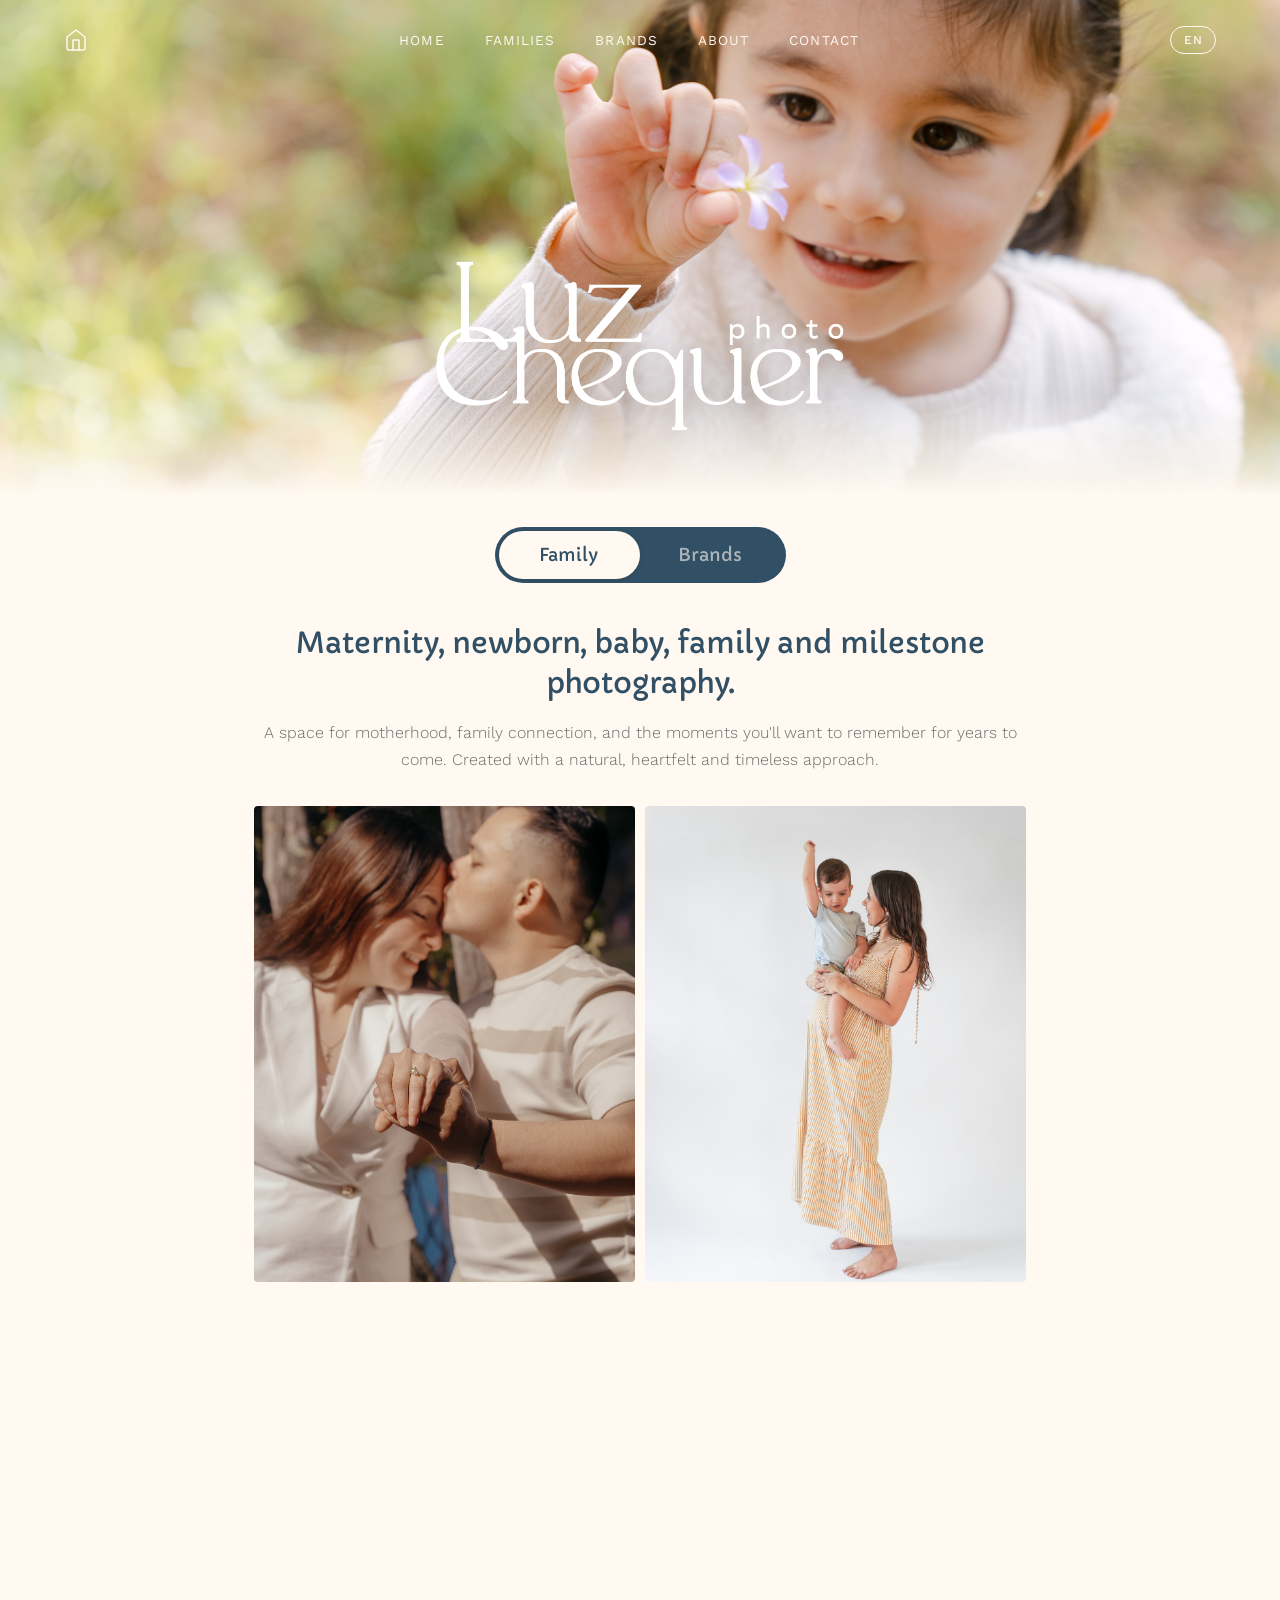
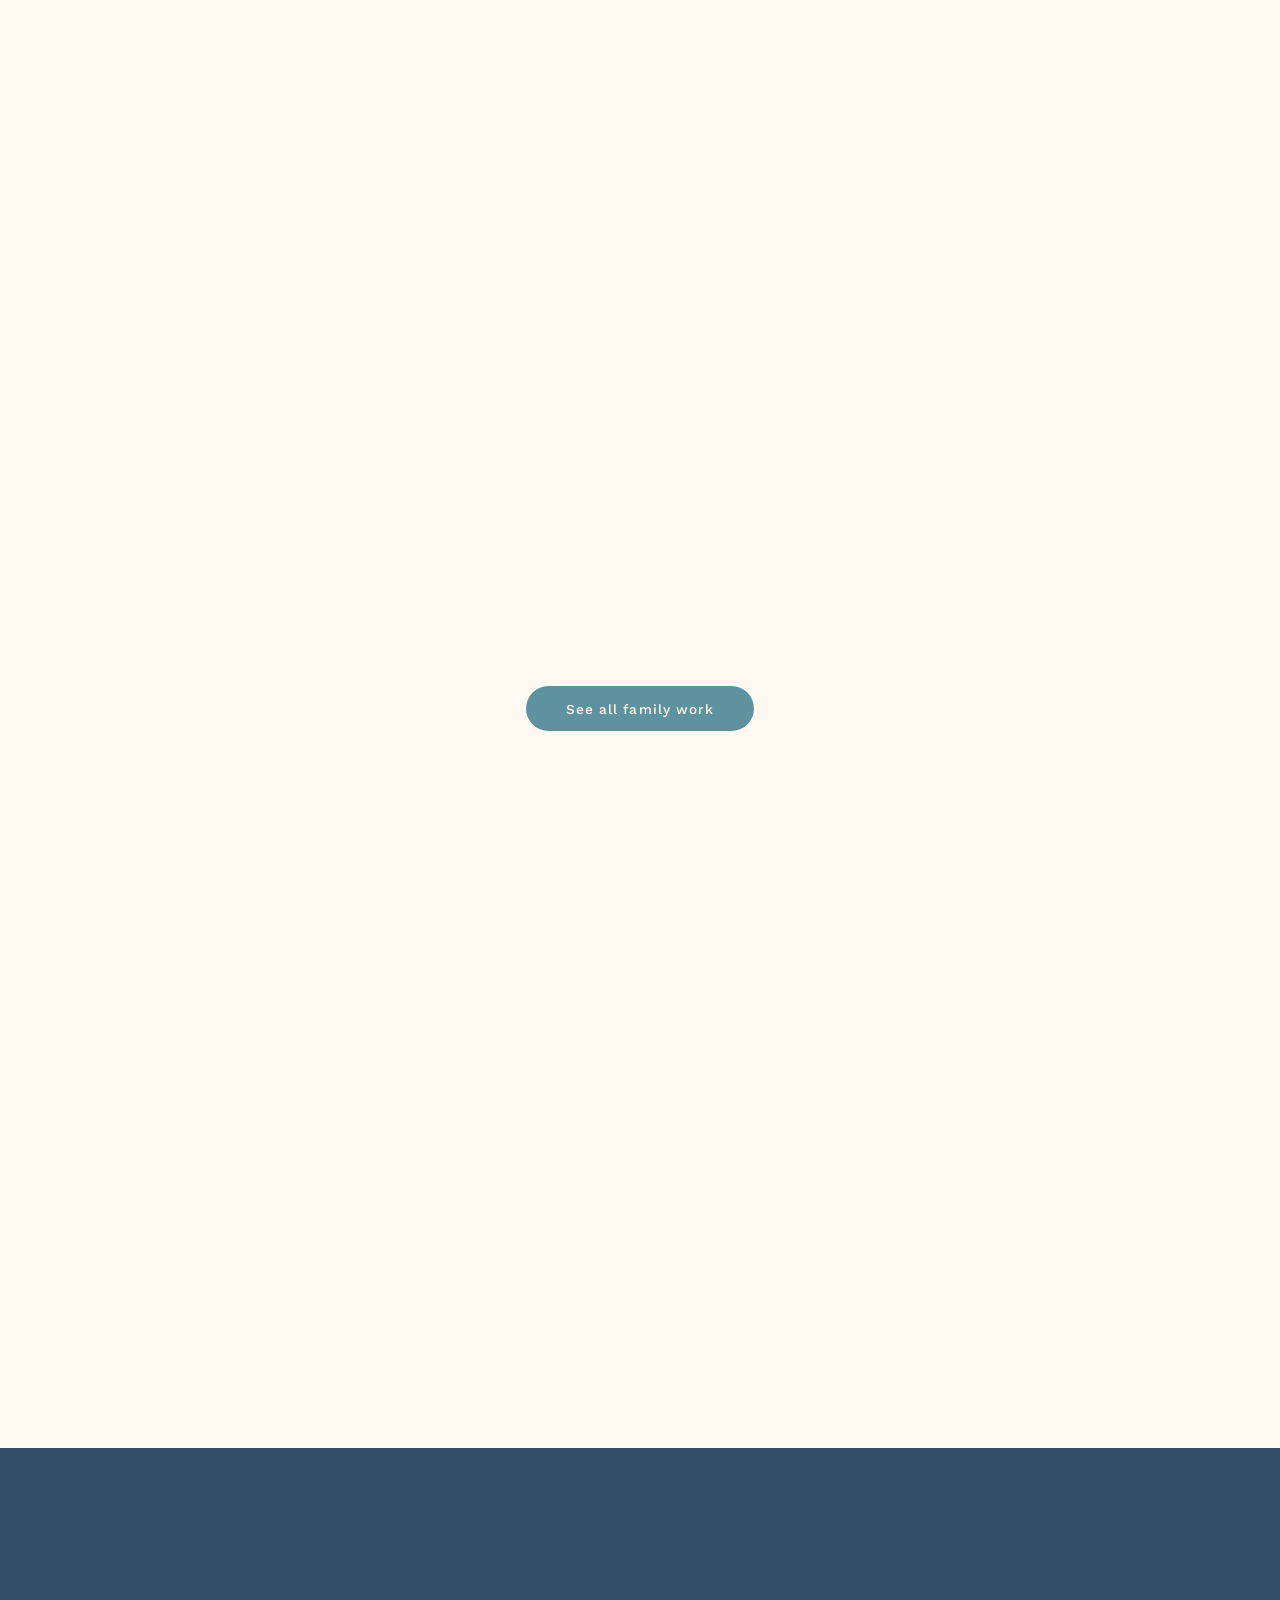
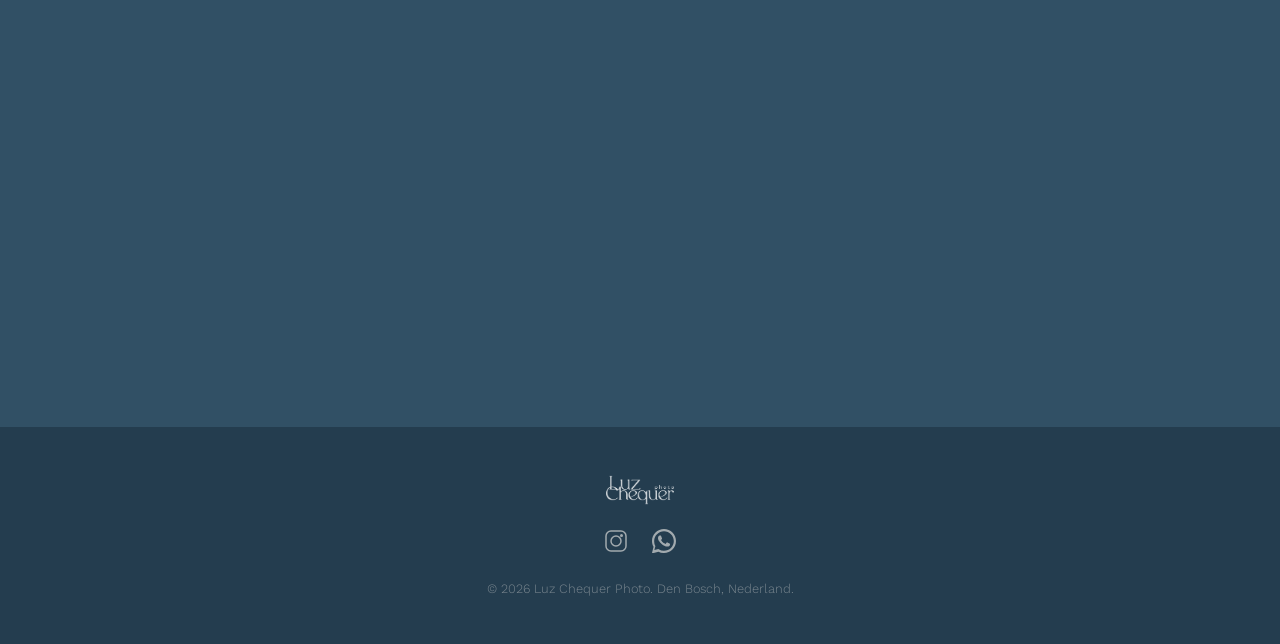
==== commit 7a10015c: "Add Netlify Identity widget for CMS login flow Required for handling invite confirmation links and r" ====
--- a/site/index.html
+++ b/site/index.html
@@ -180,6 +180,14 @@
         </div>
     </footer>
 
+    <script src="https://identity.netlify.com/v1/netlify-identity-widget.js"></script>
+    <script>
+      if (window.netlifyIdentity) {
+        window.netlifyIdentity.on("init", user => {
+          if (!user) window.netlifyIdentity.on("login", () => document.location.href = "/admin/");
+        });
+      }
+    </script>
     <script src="/site/content-loader.js"></script>
     <script src="/site/script.js"></script>
 </body>
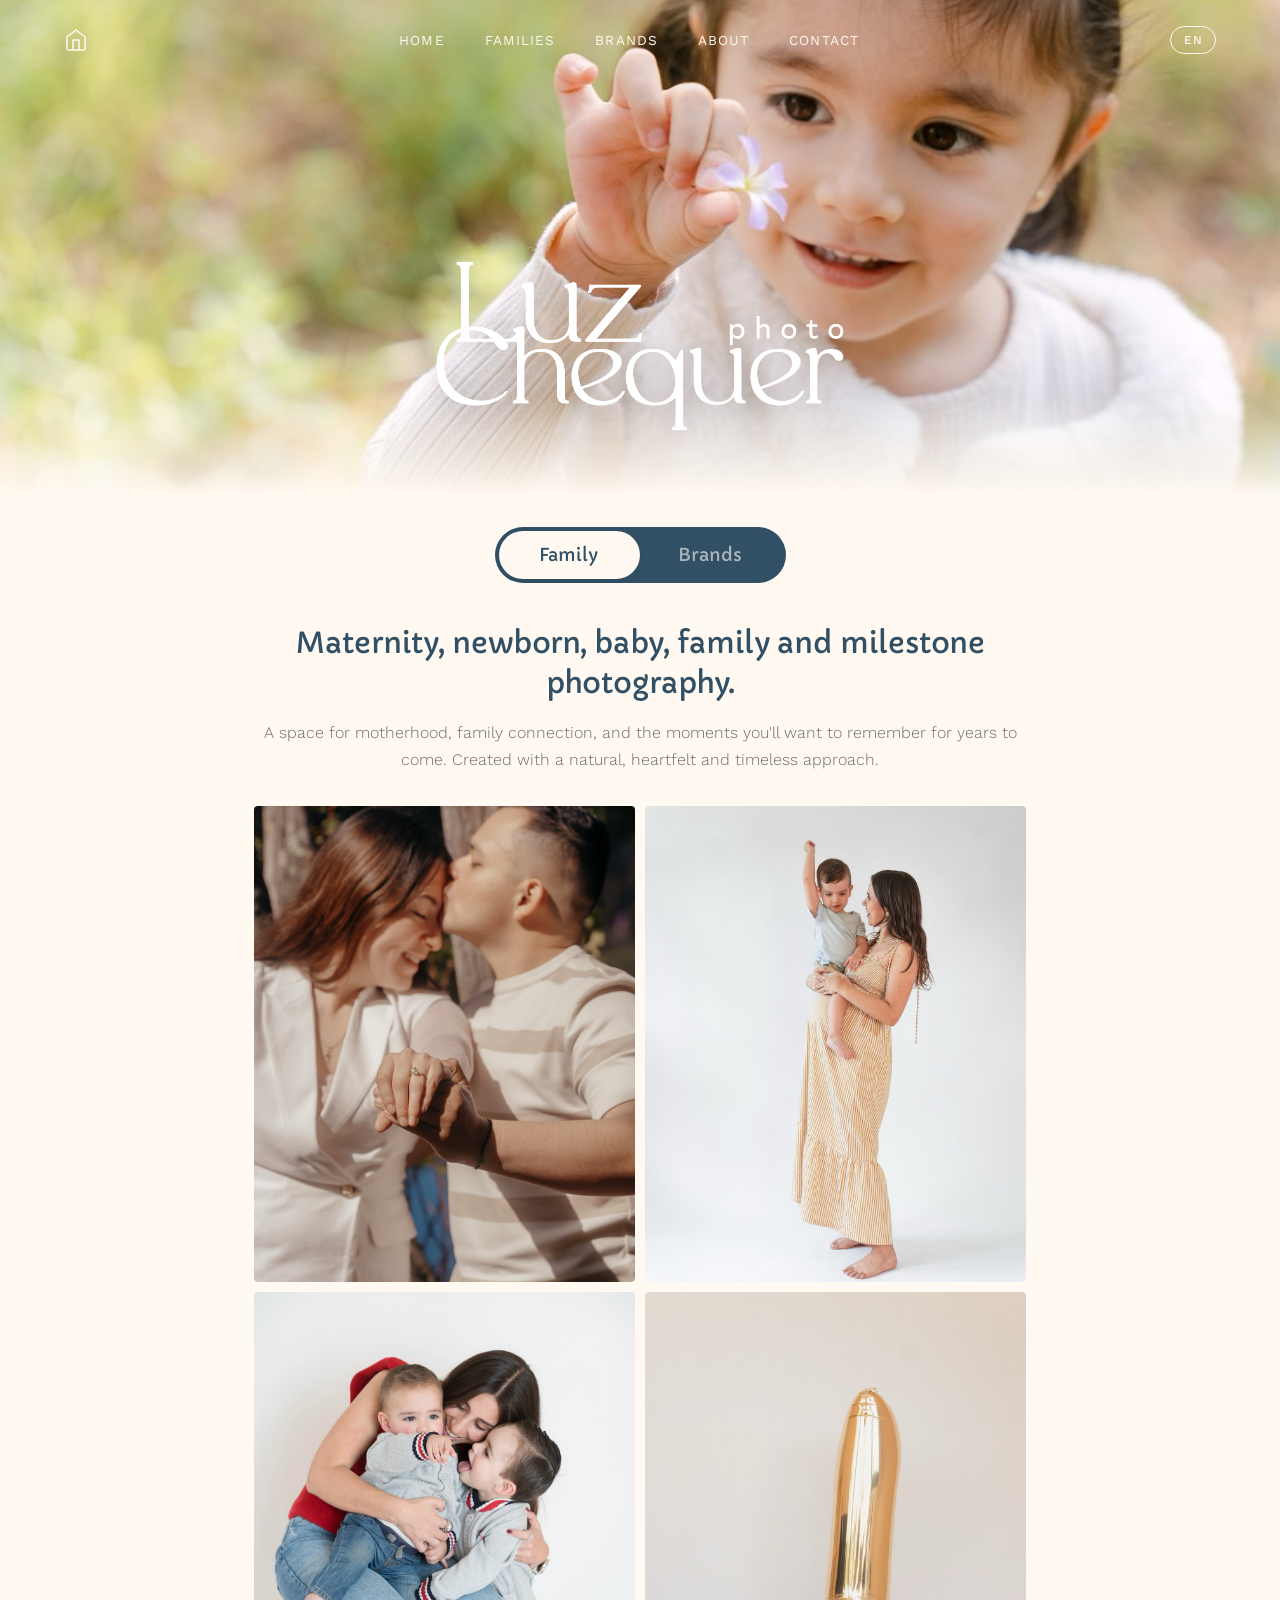
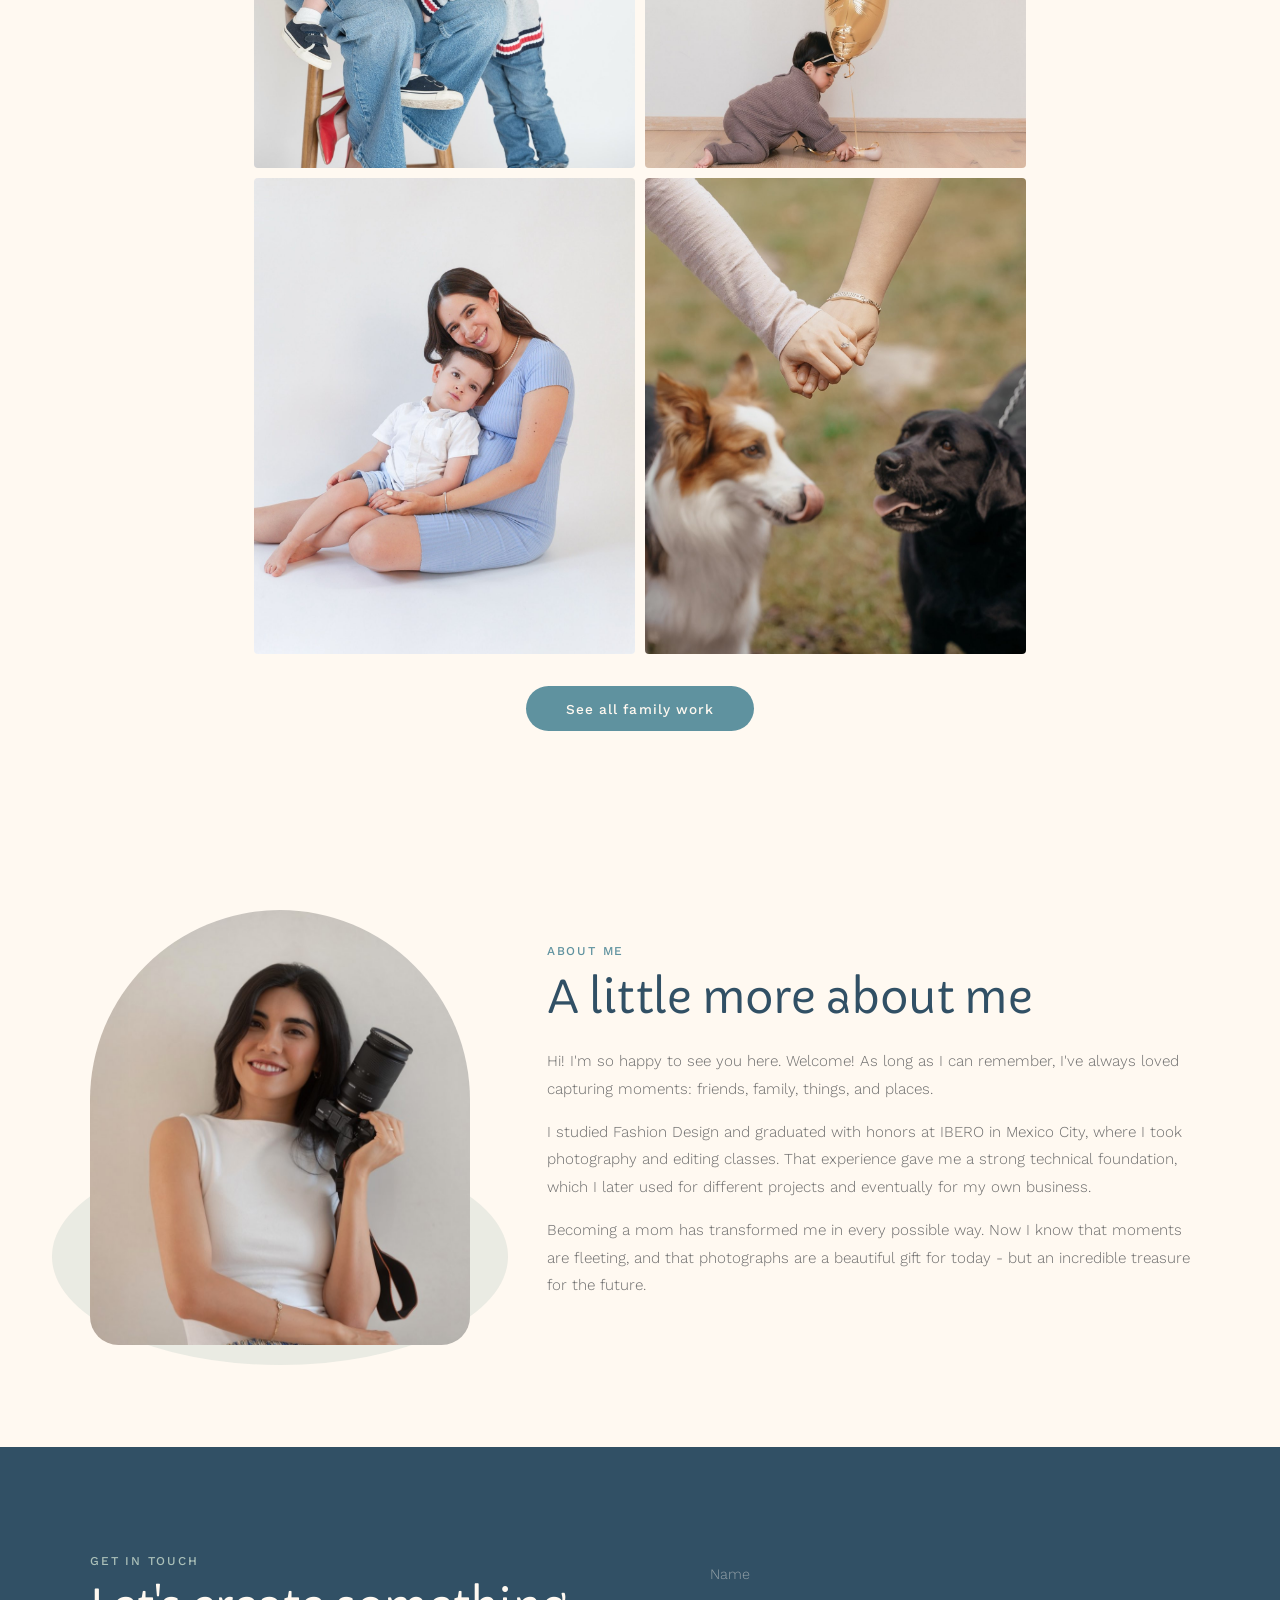
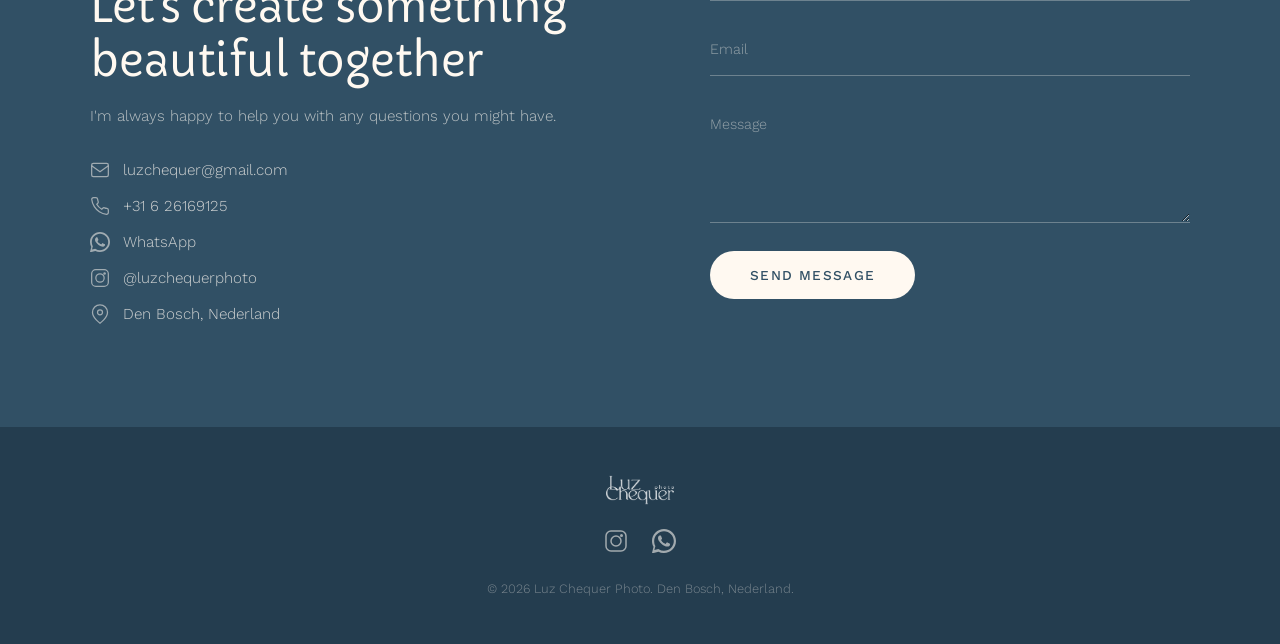
==== commit b6cd8be9: "Preload brands hero image for faster tab switching Co-Authored-By: Claude Opus 4.6 (1M context) <nor" ====
--- a/site/index.html
+++ b/site/index.html
@@ -8,6 +8,7 @@
     <link rel="preconnect" href="https://fonts.googleapis.com">
     <link rel="preconnect" href="https://fonts.gstatic.com" crossorigin>
     <link href="https://fonts.googleapis.com/css2?family=Capriola&family=Work+Sans:wght@300;400;500;600&display=swap" rel="stylesheet">
+    <link rel="preload" as="image" href="/porfolio/brands/DSC03379.jpg">
 </head>
 <body>
 
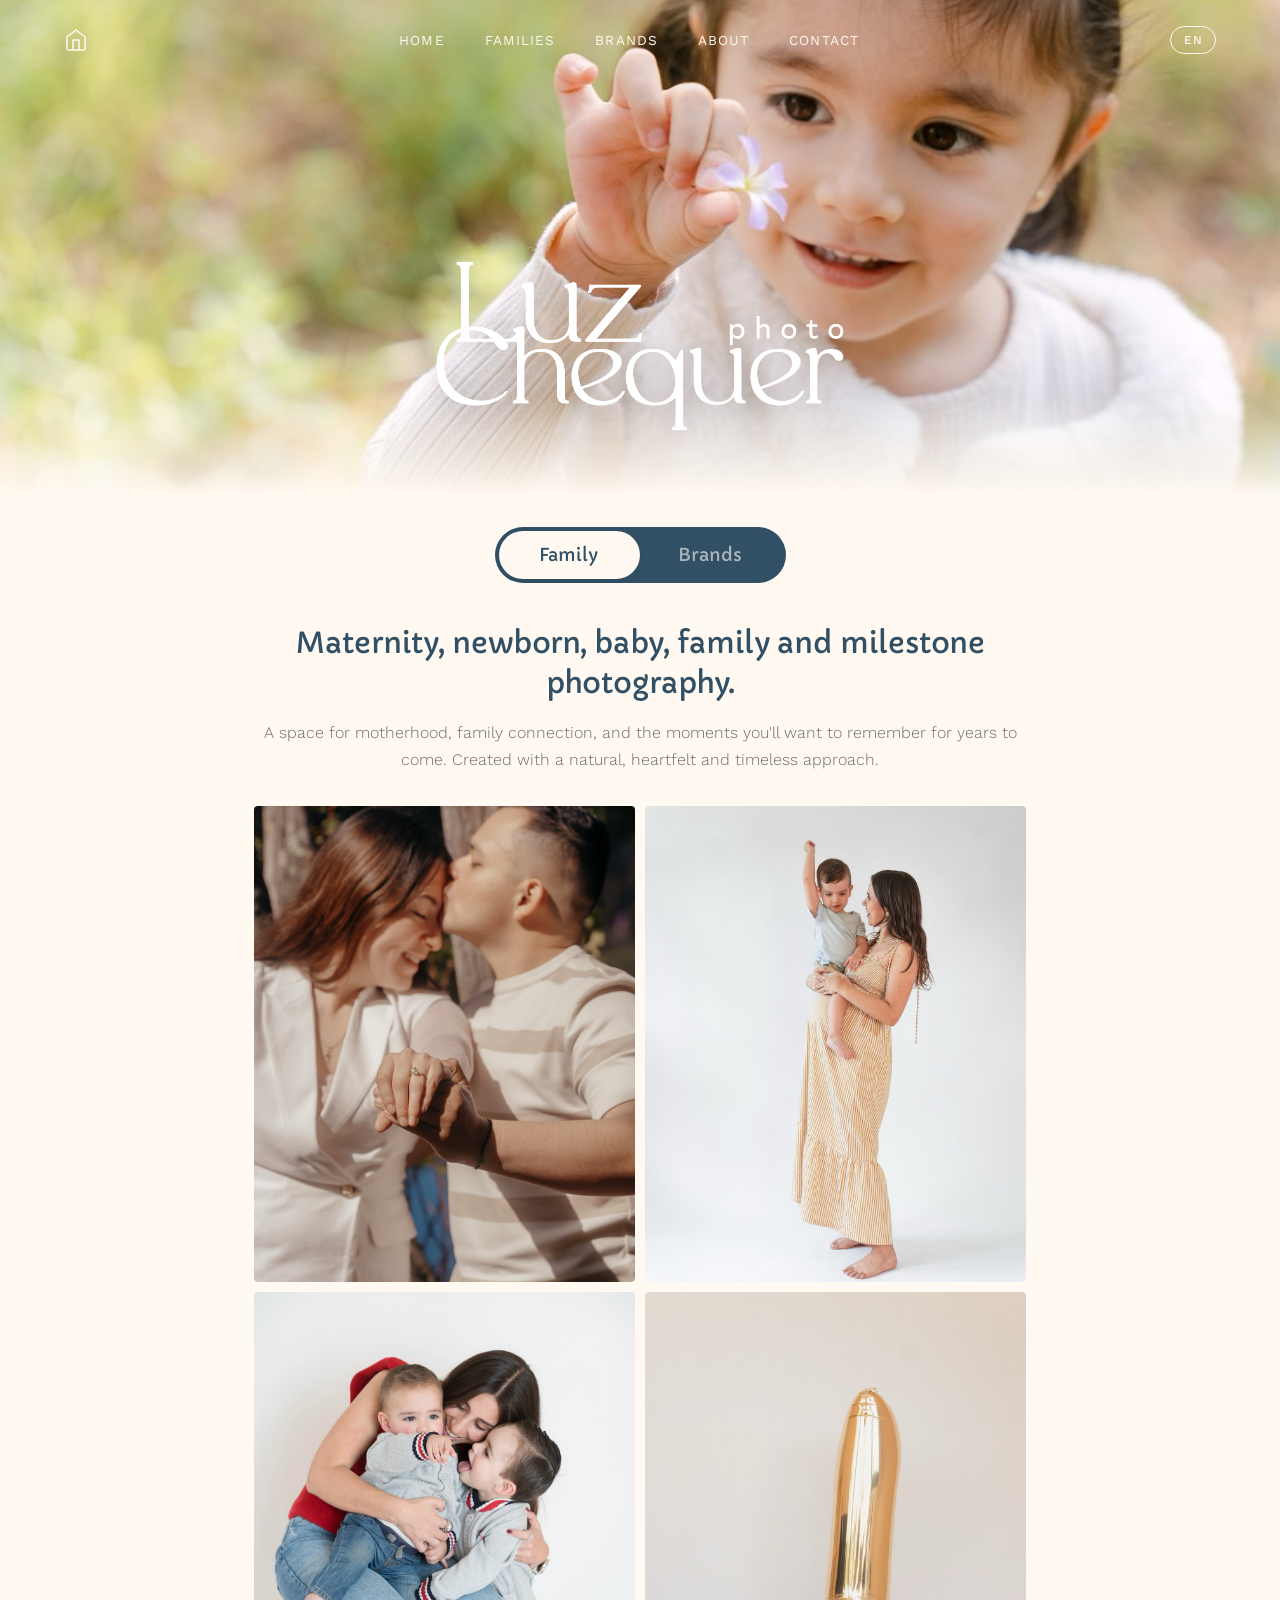
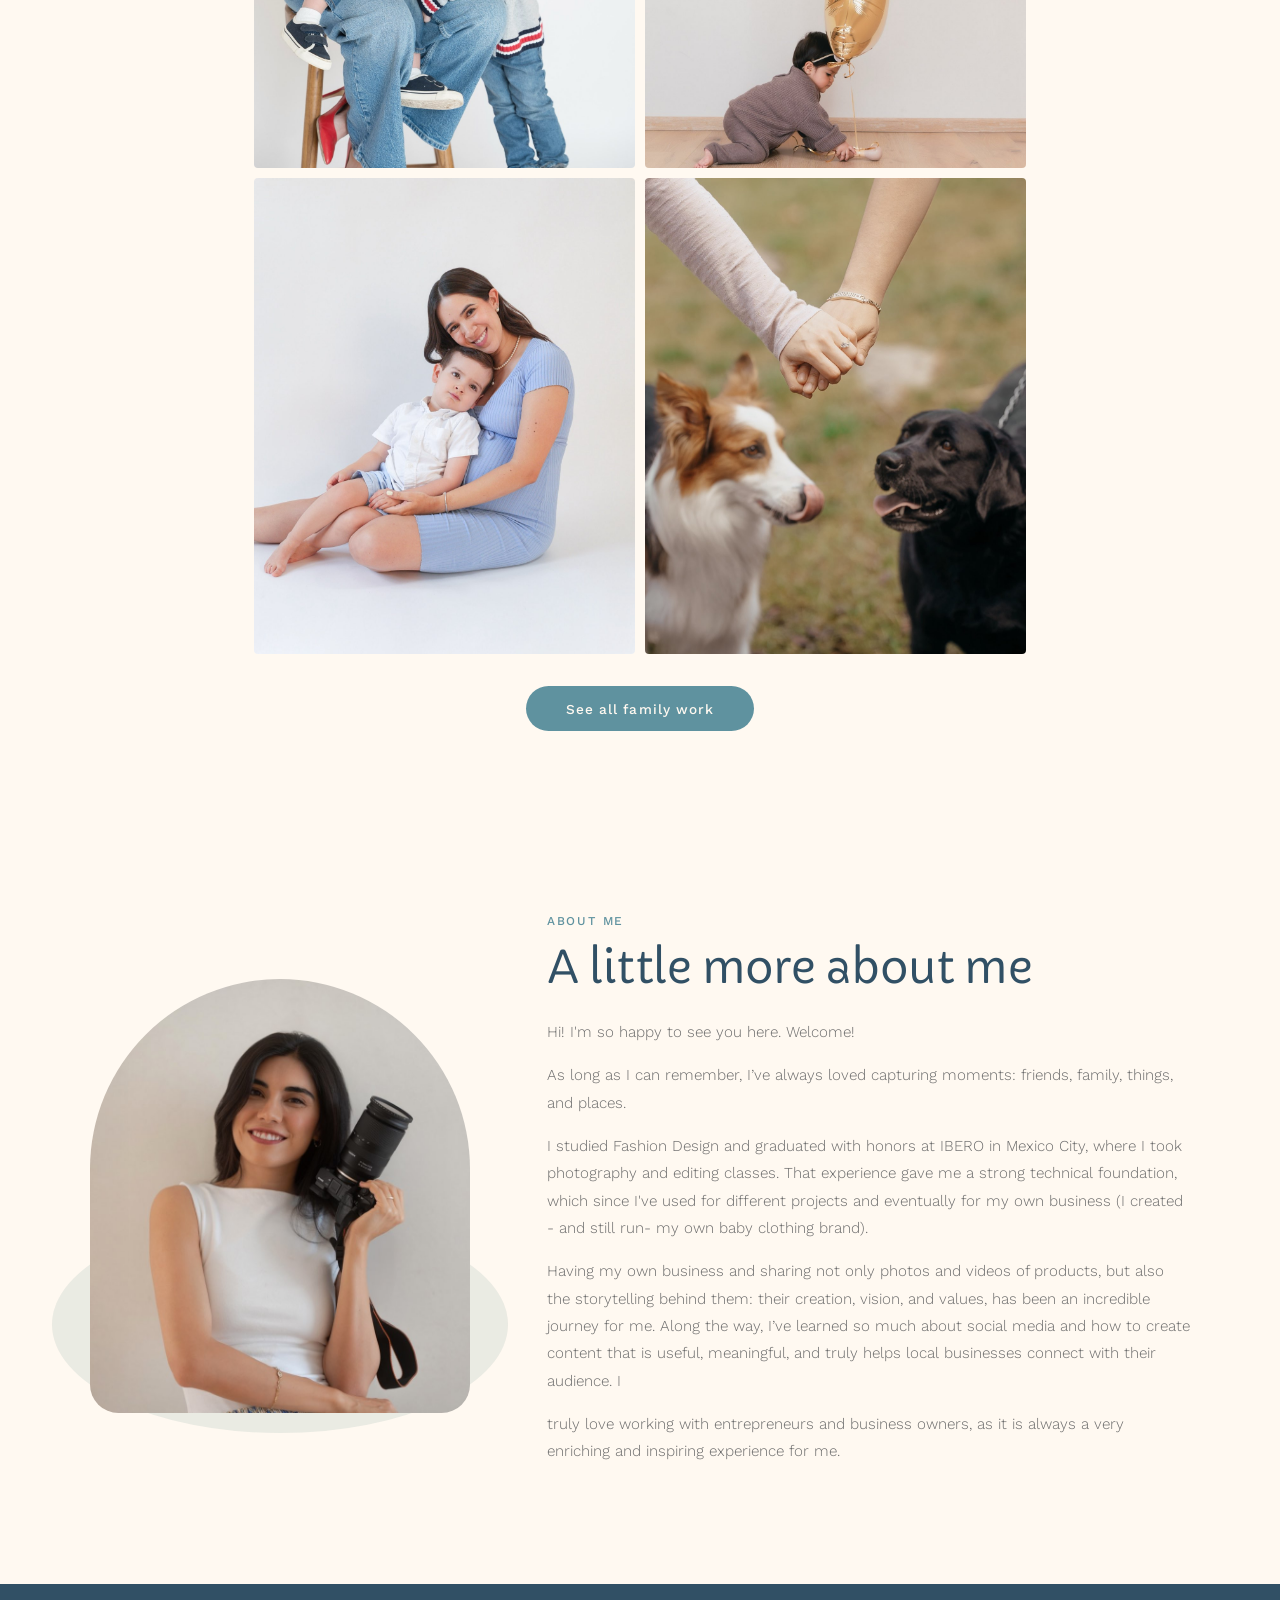
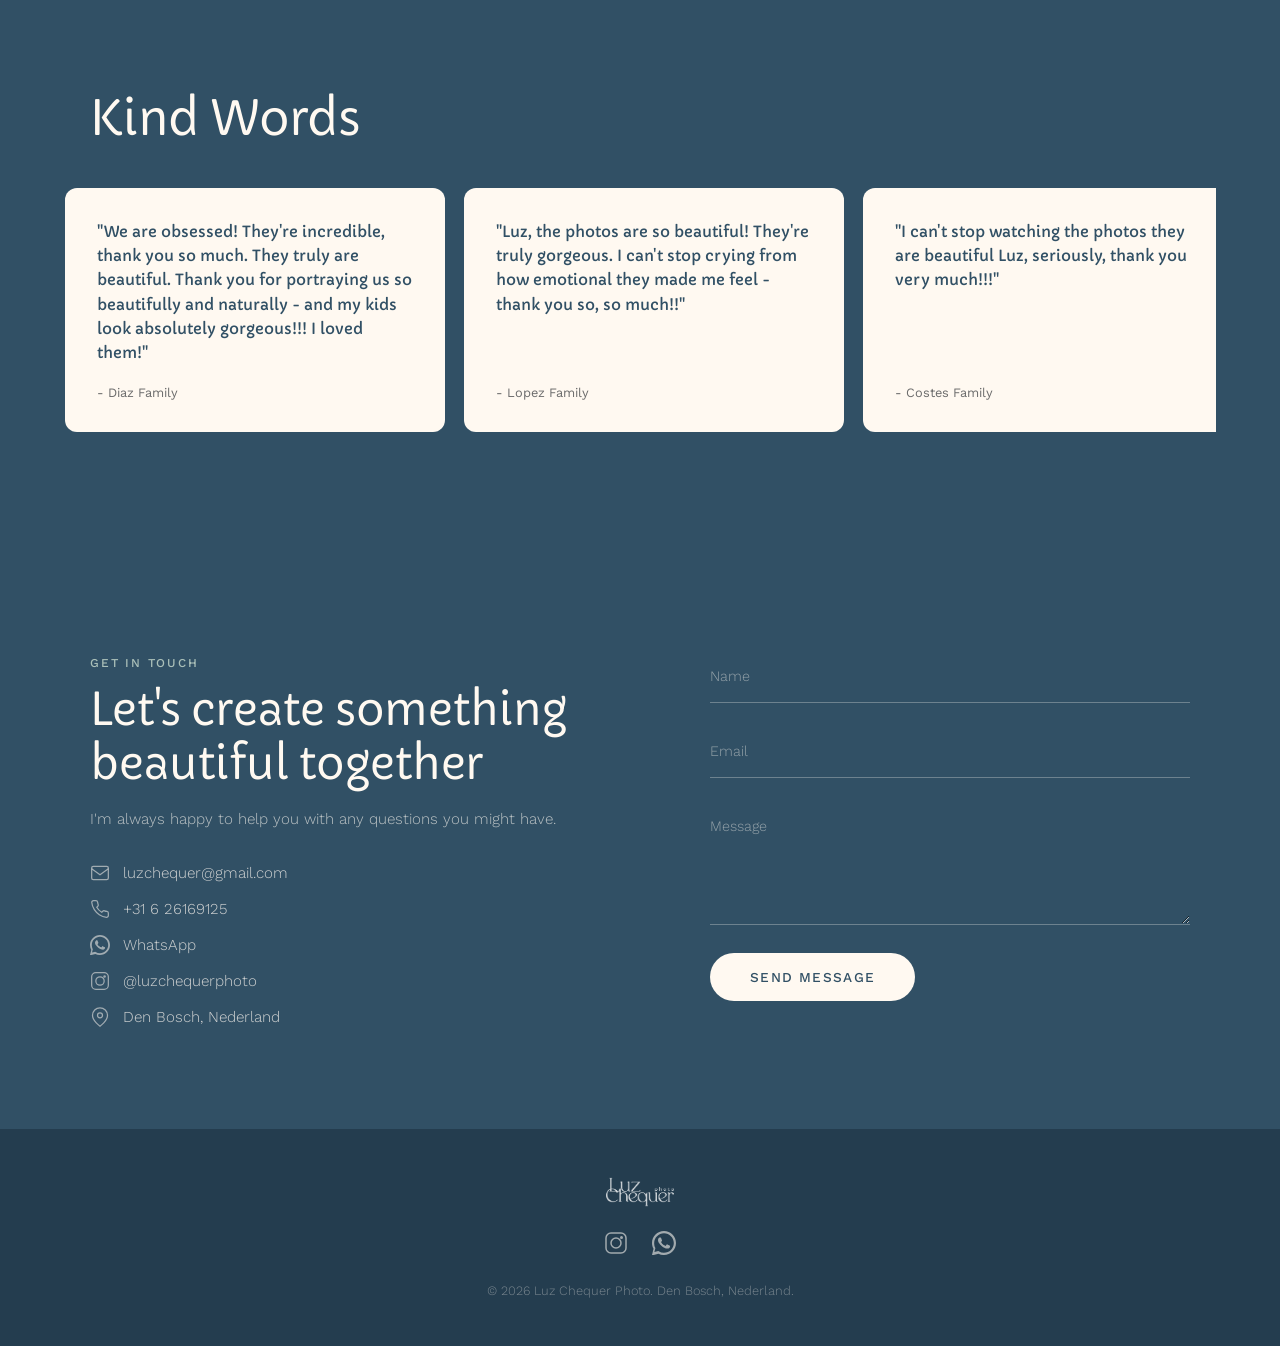
==== commit 75be7fe9: "Add Kind Words testimonials section below About Horizontal scrolling cards with reviews from Diaz, L" ====
--- a/site/index.html
+++ b/site/index.html
@@ -115,6 +115,25 @@
         </div>
     </section>
 
+    <!-- Kind Words -->
+    <section class="testimonials">
+        <h2 data-en="Kind Words" data-nl="Lieve Woorden">Kind Words</h2>
+        <div class="testimonials-track">
+            <div class="testimonial-card">
+                <p>"We are obsessed! They're incredible, thank you so much. They truly are beautiful. Thank you for portraying us so beautifully and naturally - and my kids look absolutely gorgeous!!! I loved them!"</p>
+                <span class="testimonial-author">- Diaz Family</span>
+            </div>
+            <div class="testimonial-card">
+                <p>"Luz, the photos are so beautiful! They're truly gorgeous. I can't stop crying from how emotional they made me feel - thank you so, so much!!"</p>
+                <span class="testimonial-author">- Lopez Family</span>
+            </div>
+            <div class="testimonial-card">
+                <p>"I can't stop watching the photos they are beautiful Luz, seriously, thank you very much!!!"</p>
+                <span class="testimonial-author">- Costes Family</span>
+            </div>
+        </div>
+    </section>
+
     <!-- Contact Section -->
     <section class="contact" id="contact">
         <div class="contact-grid">
@@ -146,7 +165,7 @@
                 </div>
             </div>
             <div class="contact-form-wrapper">
-                <form class="contact-form" id="contactForm">
+                <form class="contact-form" id="contactForm" name="contact" method="POST" data-netlify="true">
                     <div class="form-group">
                         <input type="text" name="name" required placeholder=" ">
                         <label data-en="Name" data-nl="Naam">Name</label>
--- a/site/styles.css
+++ b/site/styles.css
@@ -708,6 +708,64 @@
     line-height: 1.8;
     color: var(--text-light);
     margin-bottom: 1rem;
+}
+
+/* ── Testimonials ─────────────────────── */
+
+.testimonials {
+    padding: clamp(4rem, 8vw, 7rem) clamp(1.5rem, 5vw, 4rem);
+    background: var(--navy);
+    overflow: hidden;
+}
+
+.testimonials h2 {
+    font-family: var(--font-display);
+    font-size: clamp(2rem, 4vw, 3rem);
+    font-weight: 300;
+    color: var(--cream);
+    margin-bottom: 2.5rem;
+    padding-left: clamp(0rem, 2vw, 2rem);
+}
+
+.testimonials-track {
+    display: flex;
+    gap: 1.2rem;
+    overflow-x: auto;
+    scroll-snap-type: x mandatory;
+    -webkit-overflow-scrolling: touch;
+    scrollbar-width: none;
+    padding: 0 clamp(0rem, 2vw, 2rem) 1rem;
+}
+
+.testimonials-track::-webkit-scrollbar {
+    display: none;
+}
+
+.testimonial-card {
+    flex: 0 0 clamp(280px, 75vw, 380px);
+    scroll-snap-align: start;
+    background: var(--cream);
+    border-radius: 12px;
+    padding: 2rem;
+    display: flex;
+    flex-direction: column;
+    justify-content: space-between;
+}
+
+.testimonial-card p {
+    font-family: var(--font-display);
+    font-size: 0.95rem;
+    font-weight: 400;
+    line-height: 1.6;
+    color: var(--navy);
+    margin-bottom: 1.2rem;
+}
+
+.testimonial-author {
+    font-family: var(--font-body);
+    font-size: 0.8rem;
+    font-weight: 400;
+    color: var(--text-light);
 }
 
 /* ── Contact ───────────────────────────── */
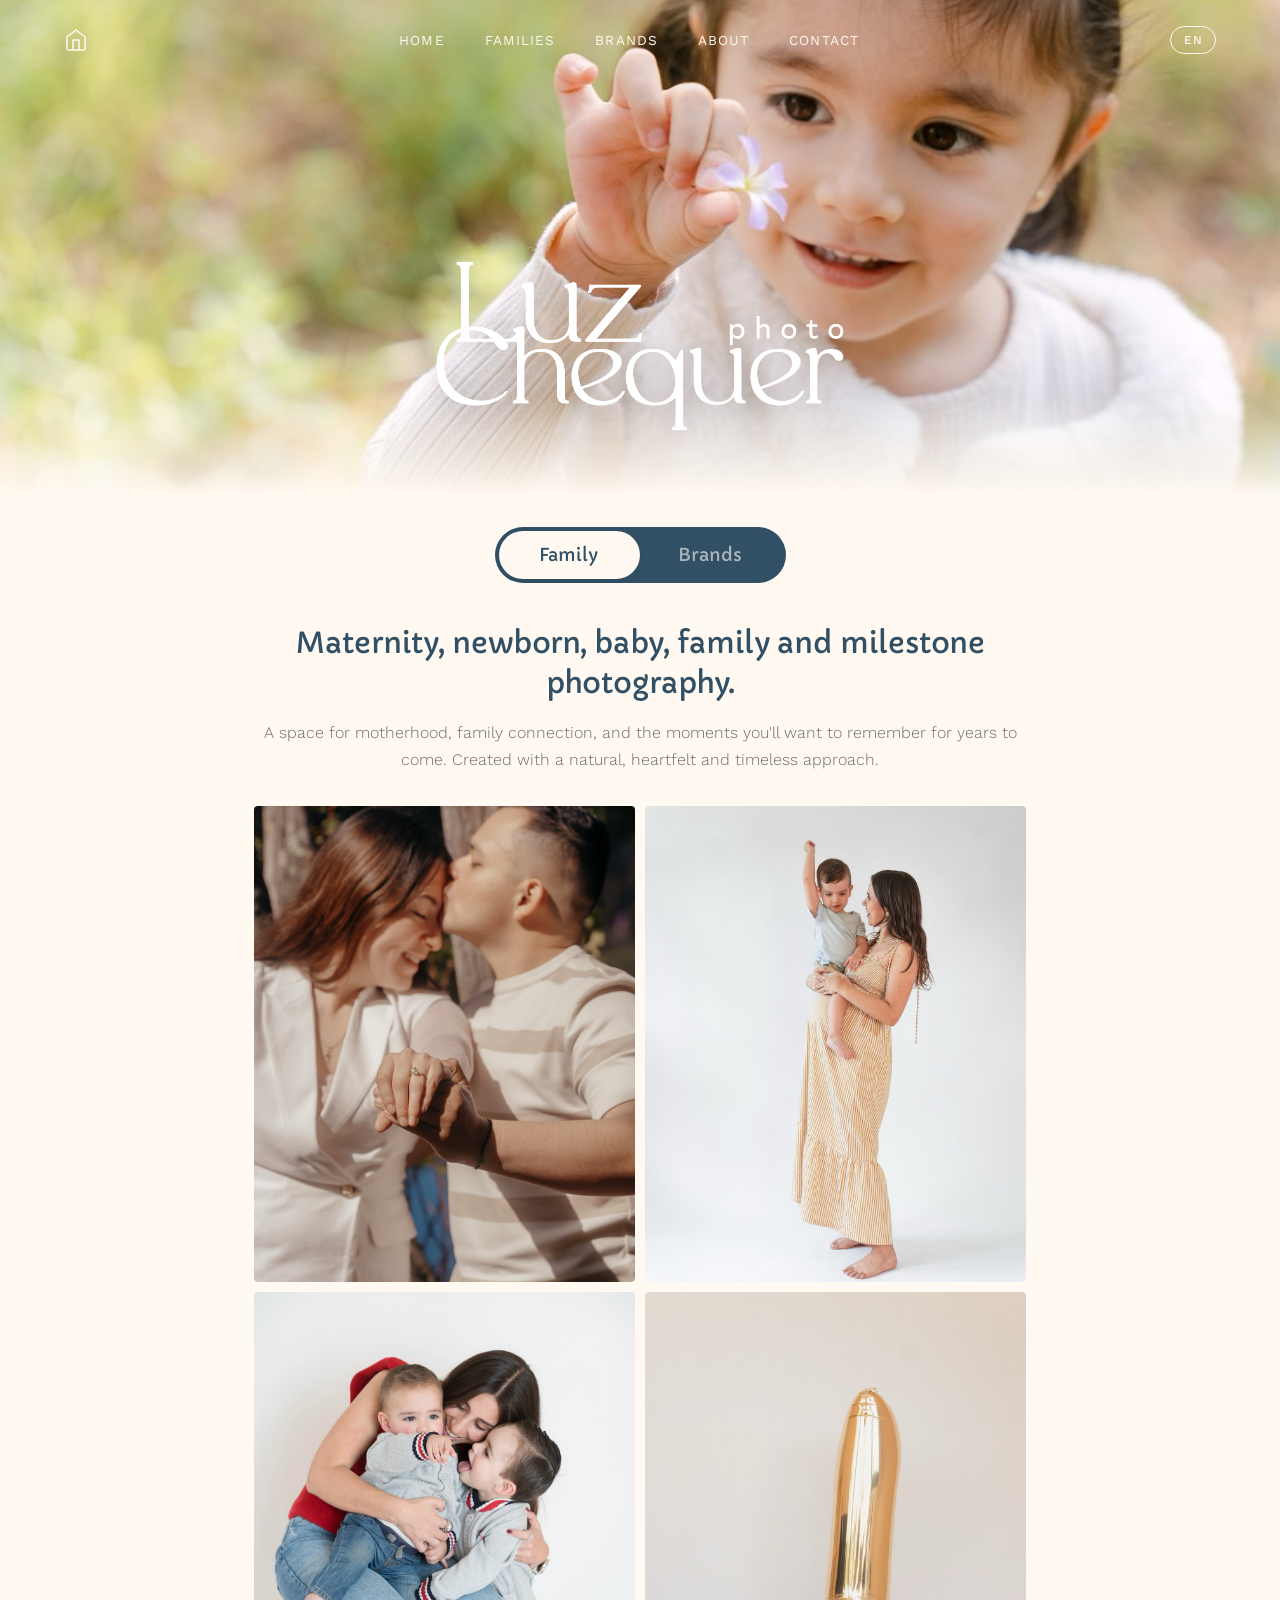
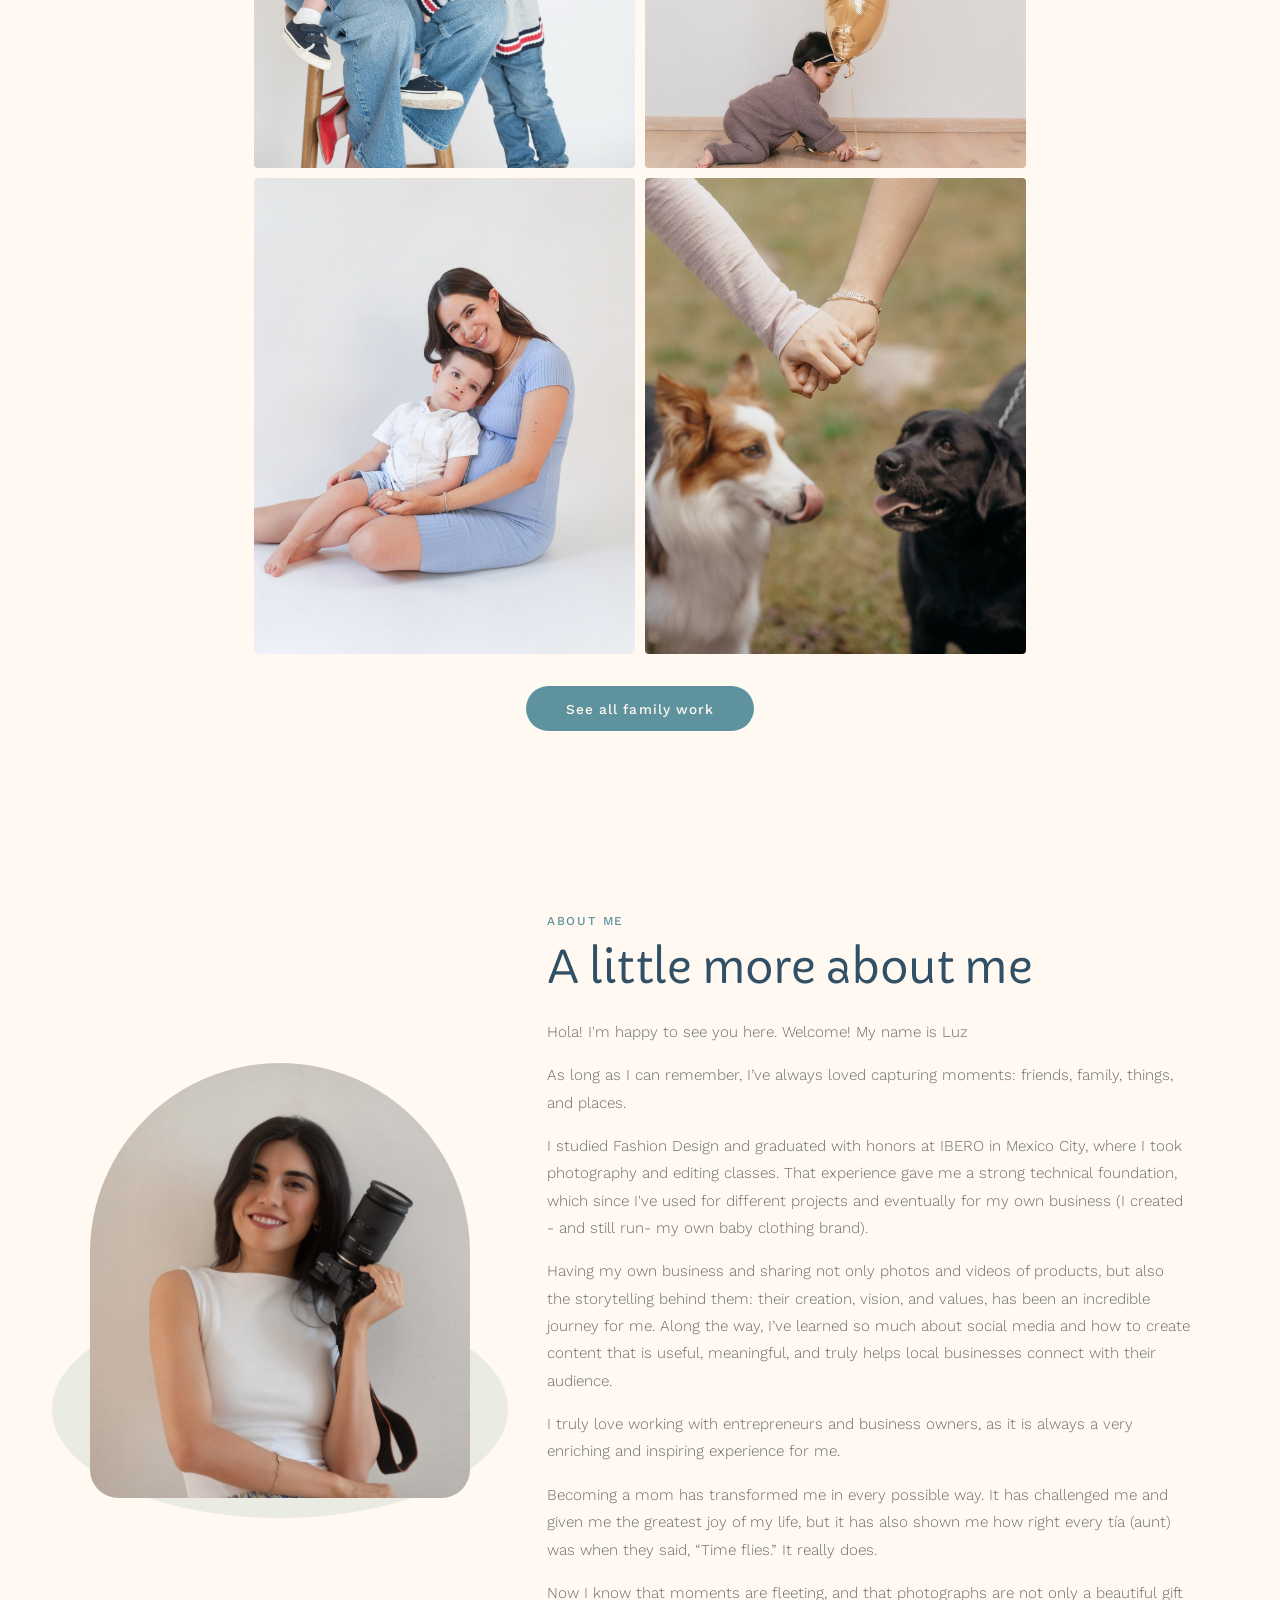
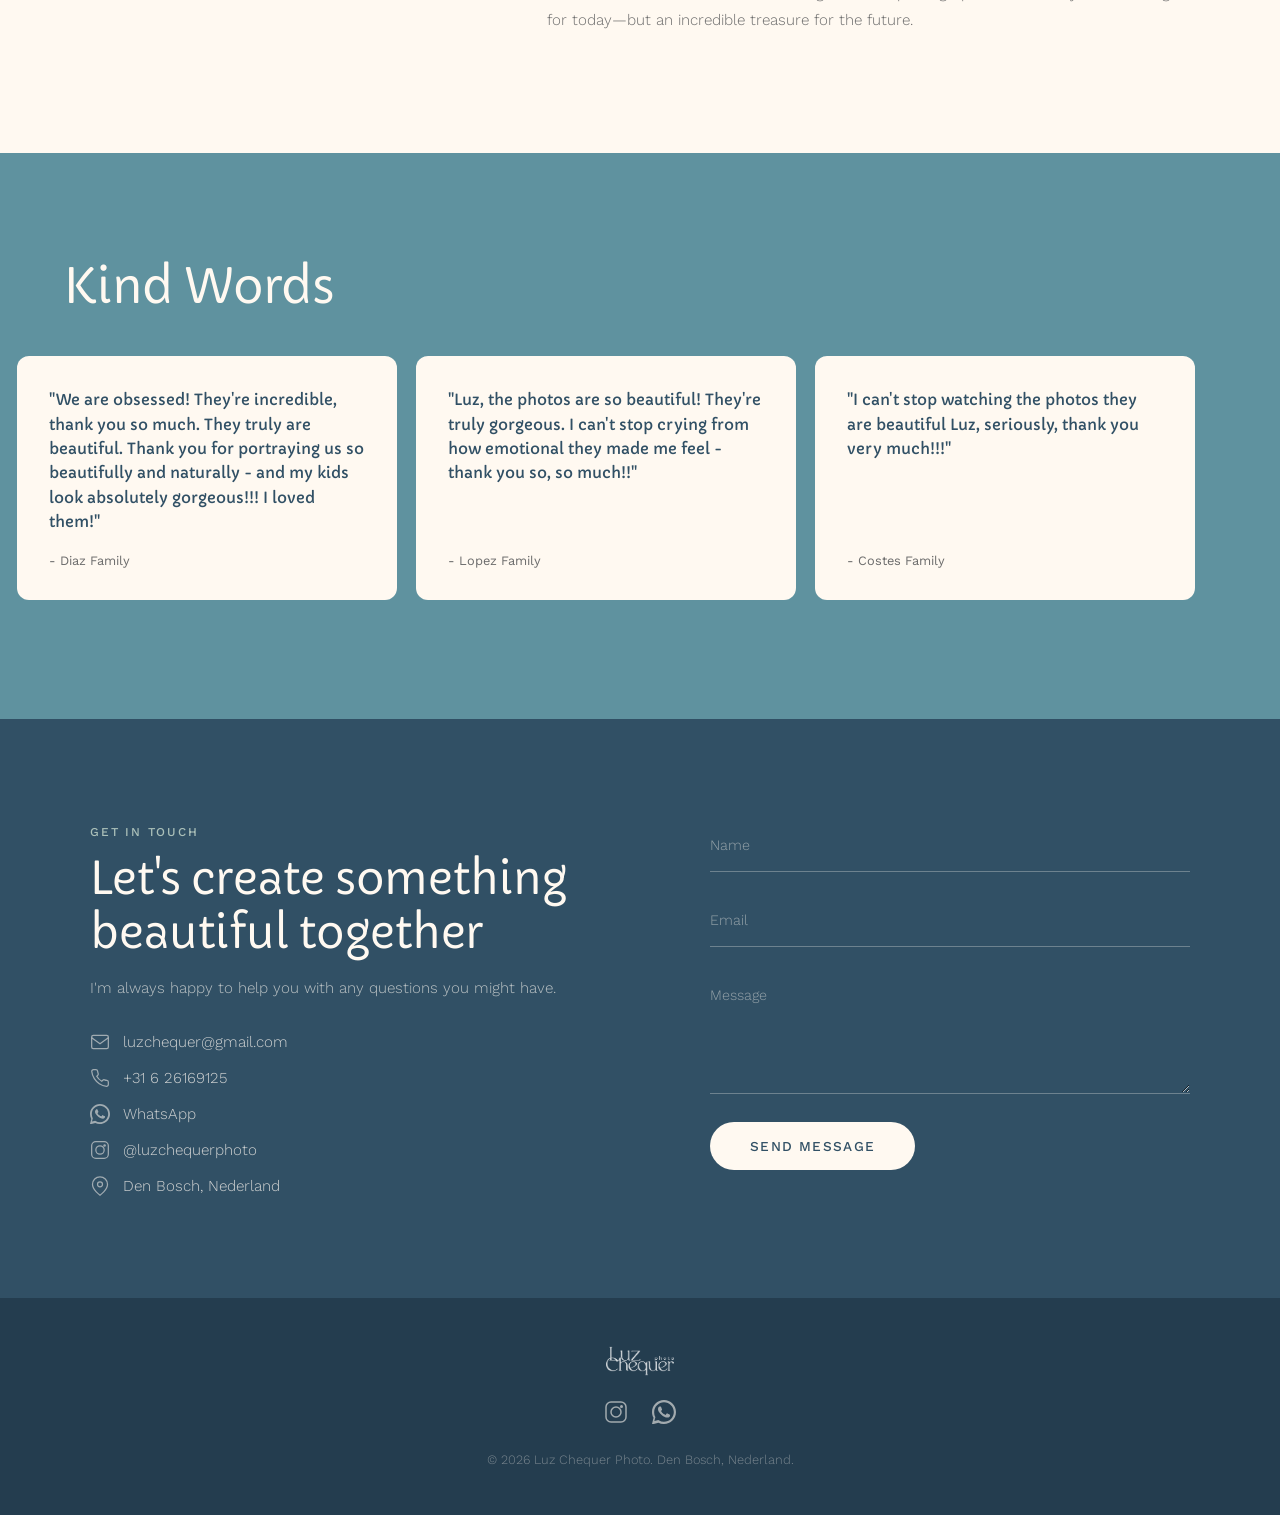
==== commit 314cb315: "Migrate from Netlify to Vercel + Web3Forms + GitHub CMS backend - Add vercel.json with rewrite for r" ====
--- a/site/index.html
+++ b/site/index.html
@@ -165,7 +165,8 @@
                 </div>
             </div>
             <div class="contact-form-wrapper">
-                <form class="contact-form" id="contactForm" name="contact" method="POST" data-netlify="true">
+                <form class="contact-form" id="contactForm">
+                    <input type="hidden" name="access_key" value="YOUR_WEB3FORMS_KEY">
                     <div class="form-group">
                         <input type="text" name="name" required placeholder=" ">
                         <label data-en="Name" data-nl="Naam">Name</label>
@@ -200,14 +201,6 @@
         </div>
     </footer>
 
-    <script src="https://identity.netlify.com/v1/netlify-identity-widget.js"></script>
-    <script>
-      if (window.netlifyIdentity) {
-        window.netlifyIdentity.on("init", user => {
-          if (!user) window.netlifyIdentity.on("login", () => document.location.href = "/admin/");
-        });
-      }
-    </script>
     <script src="/site/content-loader.js"></script>
     <script src="/site/script.js"></script>
 </body>
--- a/site/styles.css
+++ b/site/styles.css
@@ -713,9 +713,8 @@
 /* ── Testimonials ─────────────────────── */
 
 .testimonials {
-    padding: clamp(4rem, 8vw, 7rem) clamp(1.5rem, 5vw, 4rem);
-    background: var(--navy);
-    overflow: hidden;
+    padding: clamp(4rem, 8vw, 7rem) 0;
+    background: var(--teal);
 }
 
 .testimonials h2 {
@@ -724,7 +723,7 @@
     font-weight: 300;
     color: var(--cream);
     margin-bottom: 2.5rem;
-    padding-left: clamp(0rem, 2vw, 2rem);
+    padding-left: clamp(1.5rem, 5vw, 4rem);
 }
 
 .testimonials-track {
@@ -734,7 +733,12 @@
     scroll-snap-type: x mandatory;
     -webkit-overflow-scrolling: touch;
     scrollbar-width: none;
-    padding: 0 clamp(0rem, 2vw, 2rem) 1rem;
+    padding: 0 clamp(1.5rem, 5vw, 4rem) 1rem;
+}
+
+.testimonials-track::after {
+    content: '';
+    flex: 0 0 1px;
 }
 
 .testimonials-track::-webkit-scrollbar {
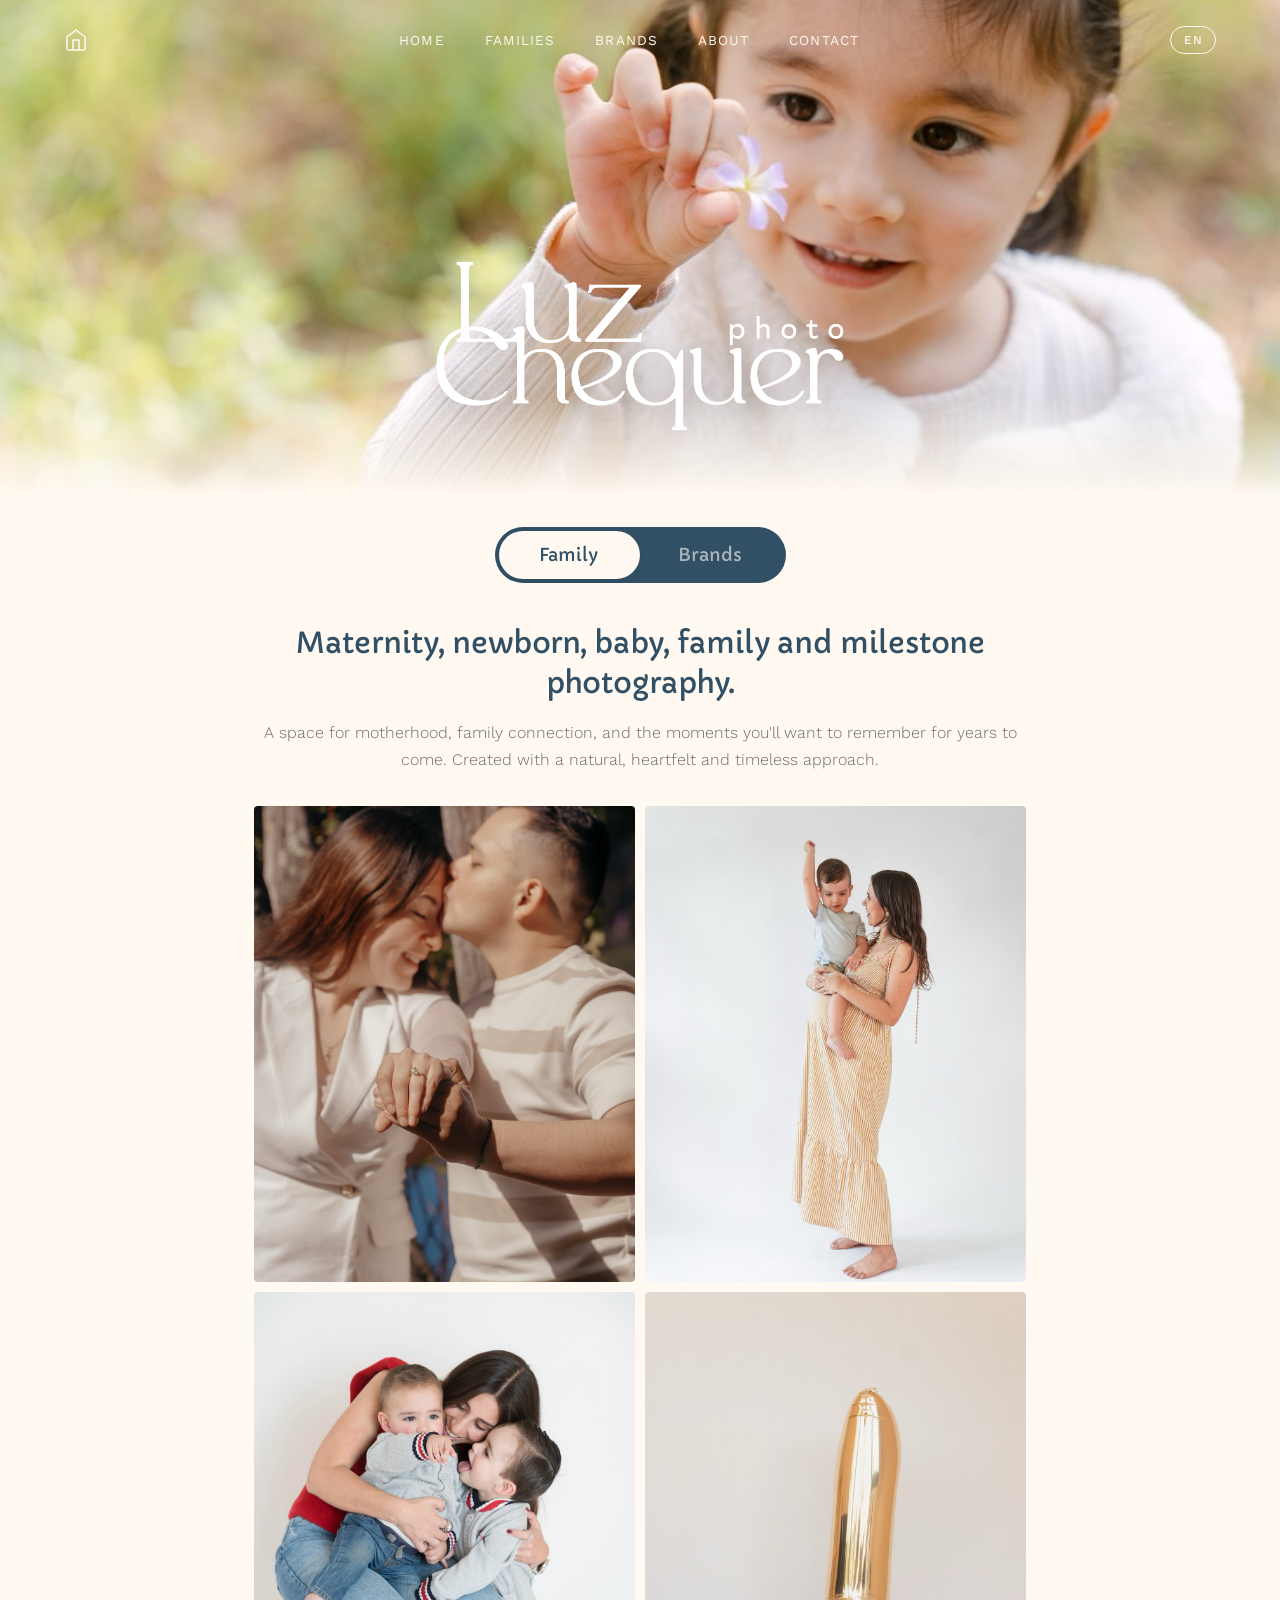
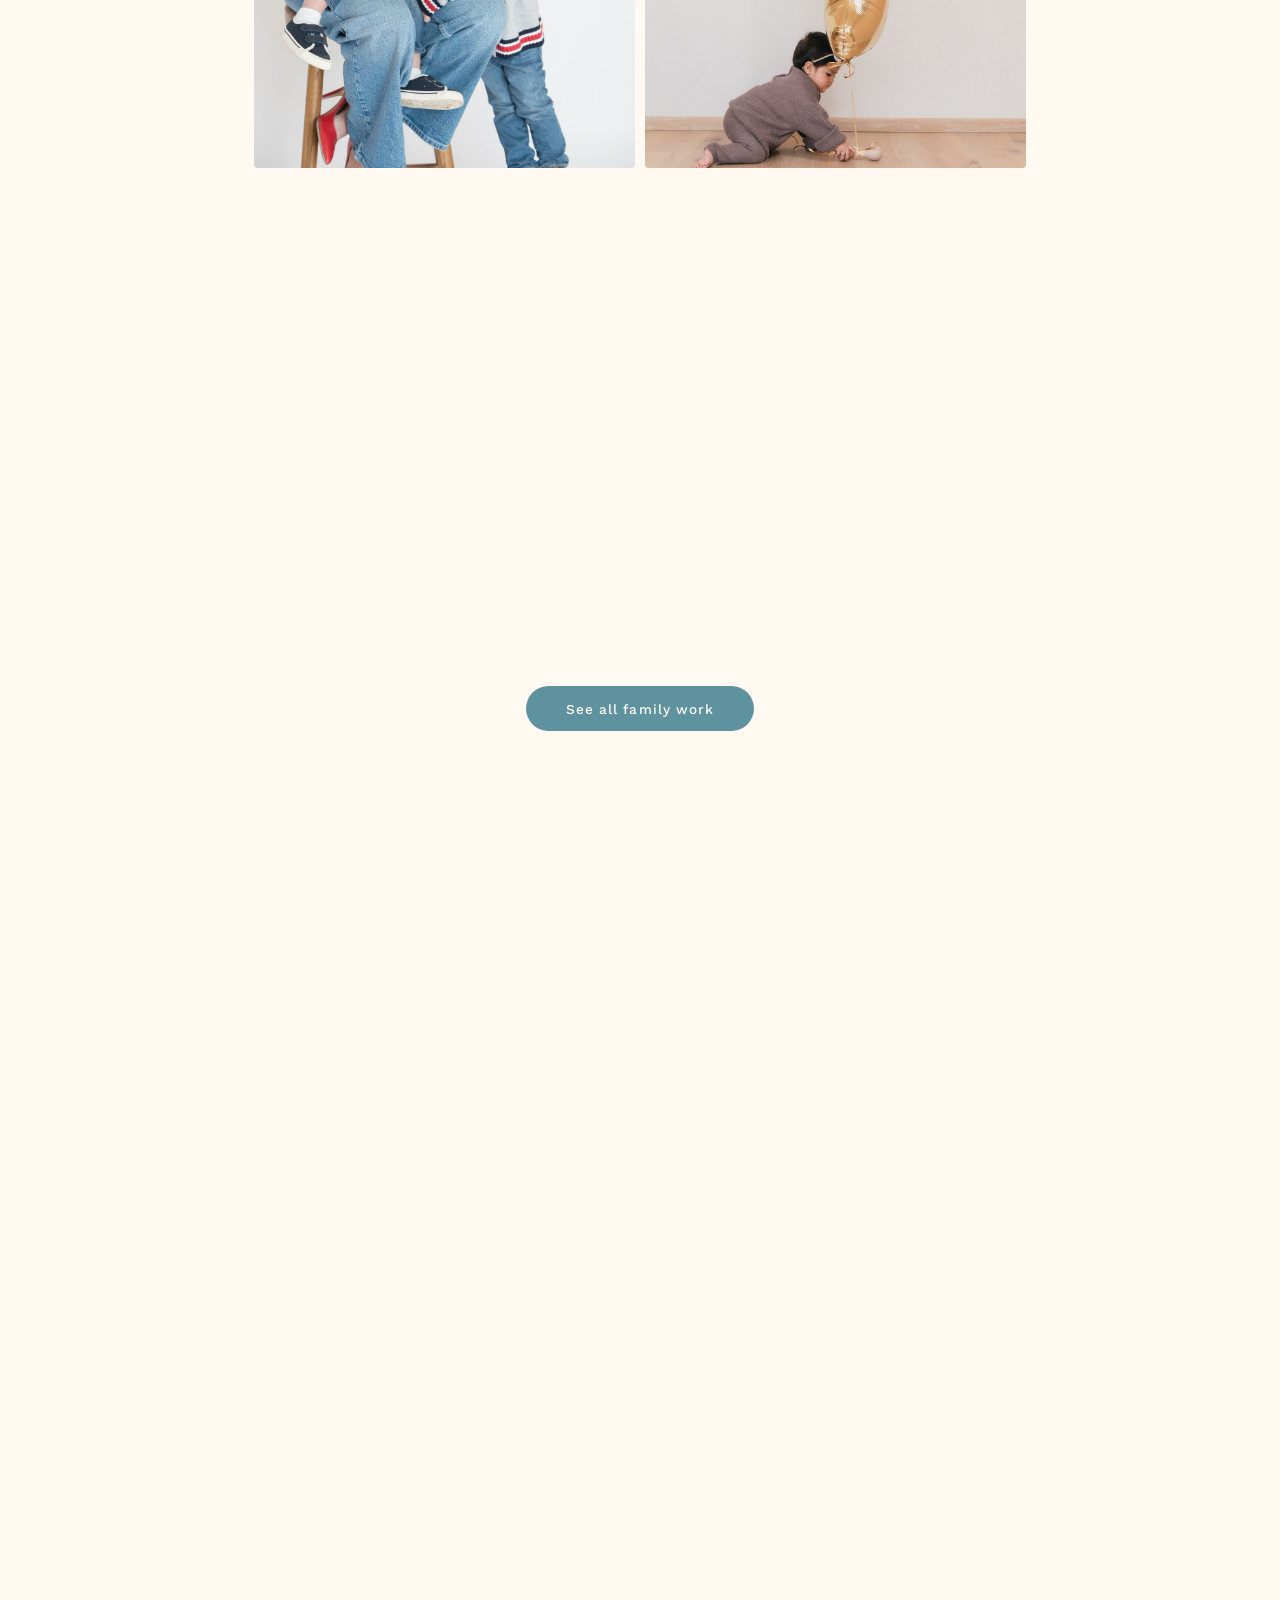
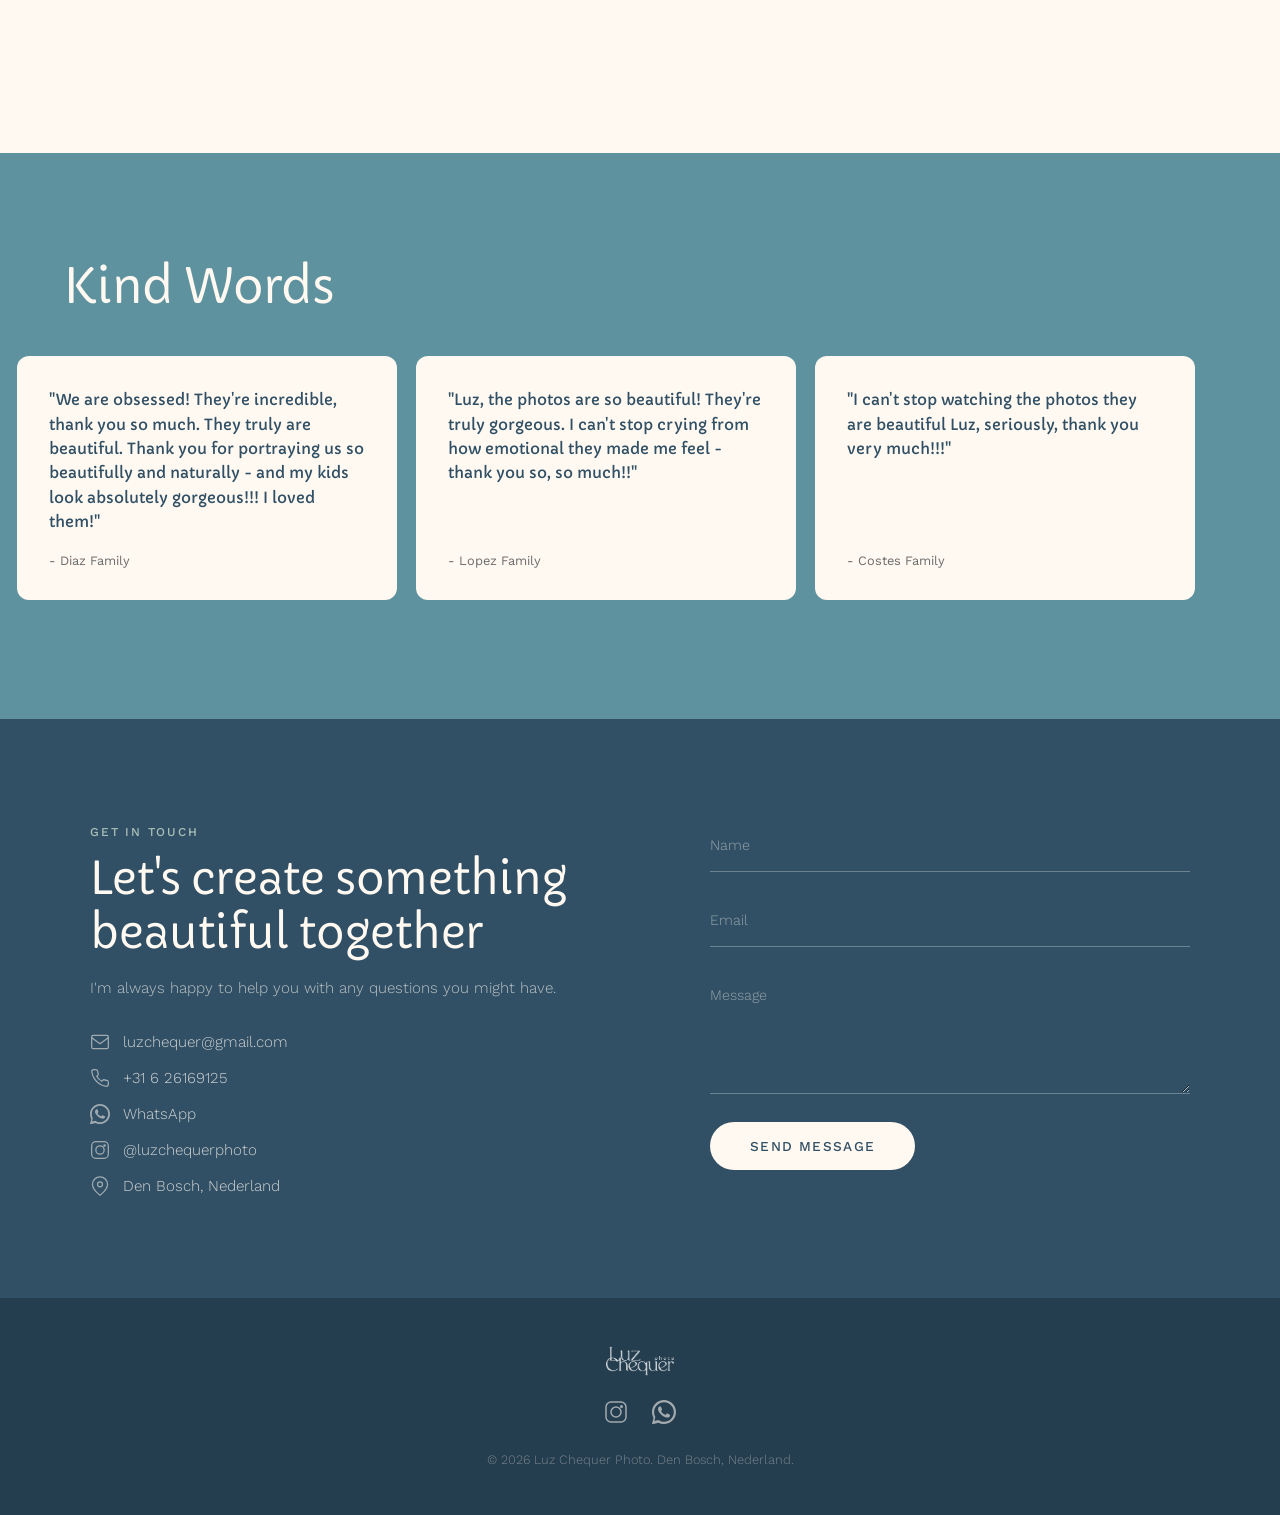
==== commit d36f99f8: "Add Web3Forms access key for contact form Co-Authored-By: Claude Opus 4.6 (1M context) <noreply@anth" ====
--- a/site/index.html
+++ b/site/index.html
@@ -166,7 +166,7 @@
             </div>
             <div class="contact-form-wrapper">
                 <form class="contact-form" id="contactForm">
-                    <input type="hidden" name="access_key" value="YOUR_WEB3FORMS_KEY">
+                    <input type="hidden" name="access_key" value="4bac06e0-33e6-4a0a-a055-54205d506e47">
                     <div class="form-group">
                         <input type="text" name="name" required placeholder=" ">
                         <label data-en="Name" data-nl="Naam">Name</label>
